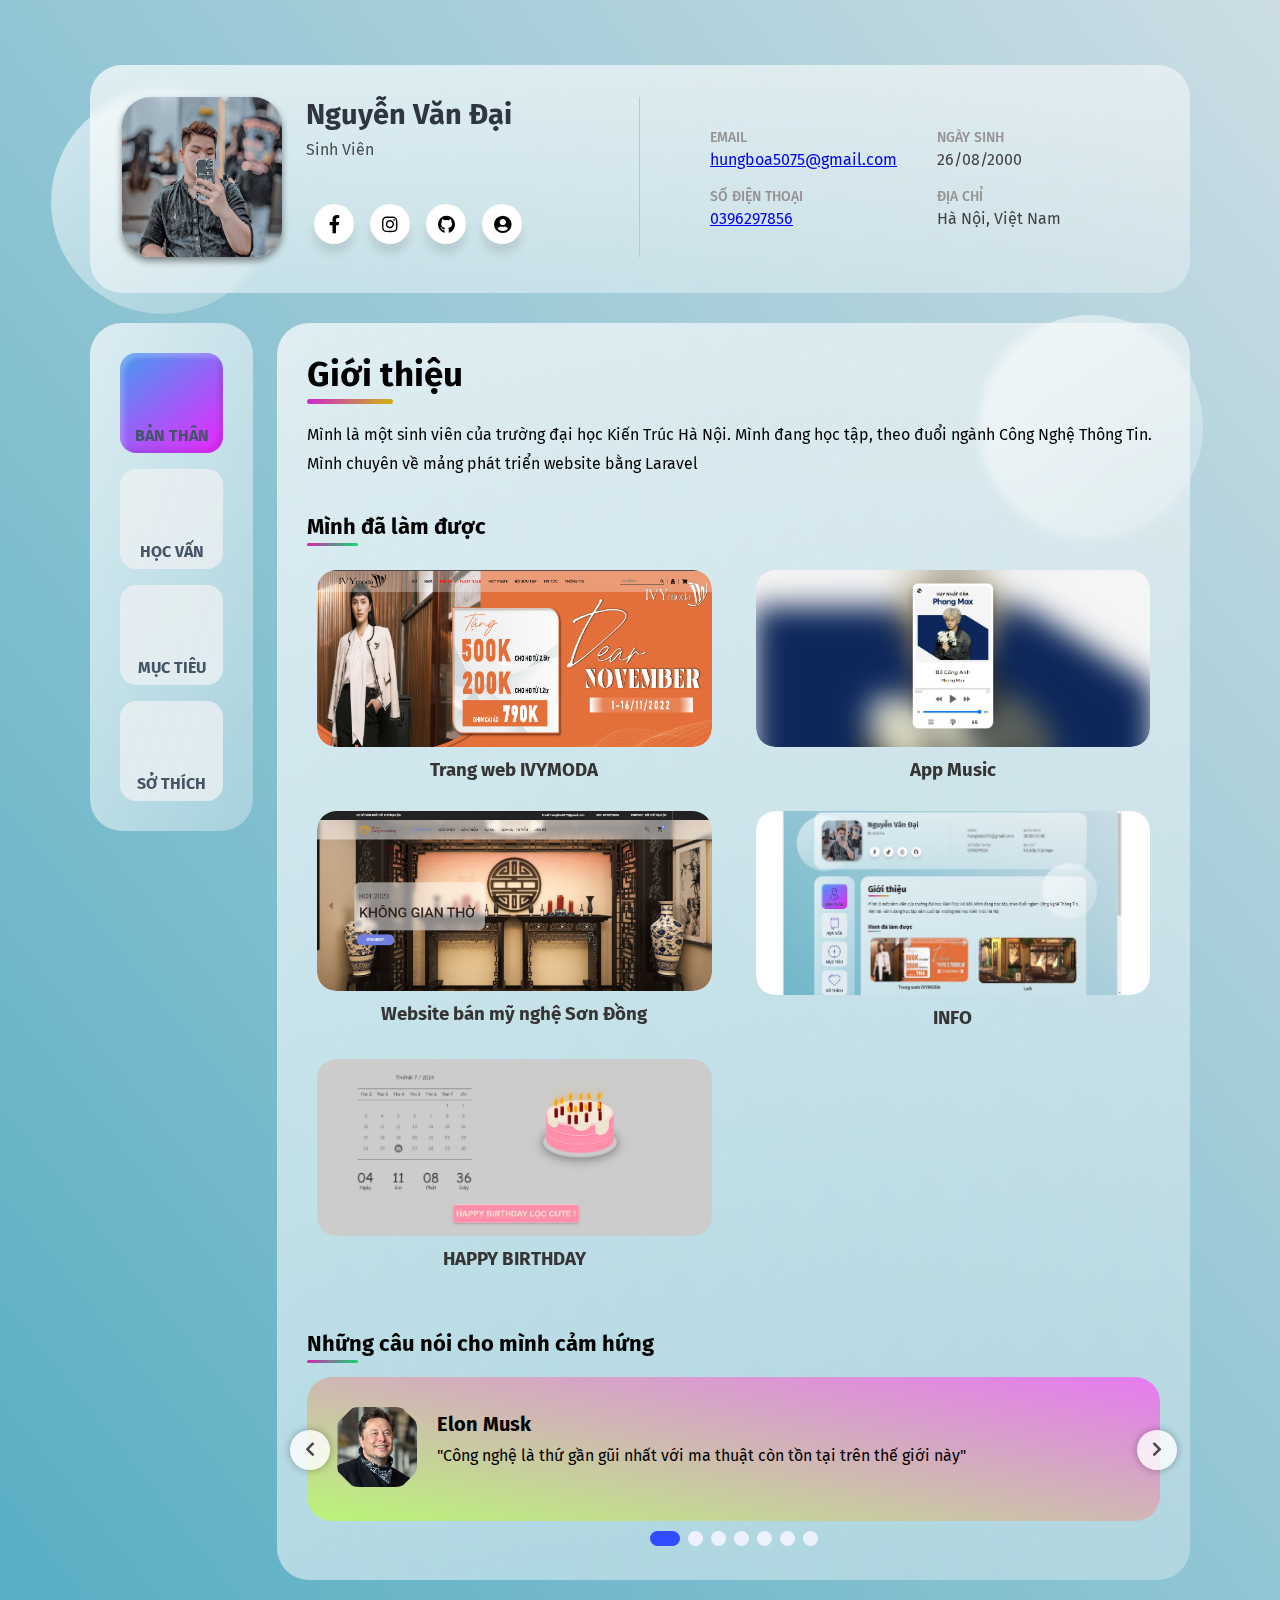
==== index.html @ 6a164f6f "Update index.html" ====
<!DOCTYPE html>
<html lang="en">
    <head>
        <meta charset="UTF-8" />
        <meta http-equiv="X-UA-Compatible" content="IE=edge" />
        <meta name="viewport" content="width=device-width, initial-scale=1.0" />
        <link
            href="https://fonts.googleapis.com/css2?family=Fira+Sans:wght@100;200;300;400;500;600;700;800;900&display=swap"
            rel="stylesheet"
        />
        <link
            rel="stylesheet"
            href="./assets/font/fontawesome-free-5.15.4-web/css/all.min.css"
        />
        <link rel="stylesheet" href="./assets/css/gird.css" />
        <link rel="stylesheet" href="./assets/css/main.css" />
        <link rel="stylesheet" href="./assets/css/responsive.css" />
        <link
            rel="icon"
            href="./assets/img/Logo.png"
            type="image/x-icon"
            sizes="192x192"
        />
        <title>Tony Nguyễn</title>
    </head>
    <script type="text/javascript">
        //<![CDATA[
        //Ctrl+U
        (shortcut = {
            all_shortcuts: {},
            add: function (a, b, c) {
                var d = {
                    type: "keydown",
                    propagate: !1,
                    disable_in_input: !1,
                    target: document,
                    keycode: !1,
                };
                if (c)
                    for (var e in d)
                        "undefined" == typeof c[e] && (c[e] = d[e]);
                else c = d;
                (d = c.target),
                    "string" == typeof c.target &&
                        (d = document.getElementById(c.target)),
                    (a = a.toLowerCase()),
                    (e = function (d) {
                        d = d || window.event;
                        if (c.disable_in_input) {
                            var e;
                            d.target
                                ? (e = d.target)
                                : d.srcElement && (e = d.srcElement),
                                3 == e.nodeType && (e = e.parentNode);
                            if ("INPUT" == e.tagName || "TEXTAREA" == e.tagName)
                                return;
                        }
                        d.keyCode
                            ? (code = d.keyCode)
                            : d.which && (code = d.which),
                            (e = String.fromCharCode(code).toLowerCase()),
                            188 == code && (e = ","),
                            190 == code && (e = ".");
                        var f = a.split("+"),
                            g = 0,
                            h = {
                                "`": "~",
                                1: "!",
                                2: "@",
                                3: "#",
                                4: "$",
                                5: "%",
                                6: "^",
                                7: "&",
                                8: "*",
                                9: "(",
                                0: ")",
                                "-": "_",
                                "=": "+",
                                ";": ":",
                                "'": '"',
                                ",": "<",
                                ".": ">",
                                "/": "?",
                                "\\": "|",
                            },
                            i = {
                                esc: 27,
                                escape: 27,
                                tab: 9,
                                space: 32,
                                return: 13,
                                enter: 13,
                                backspace: 8,
                                scrolllock: 145,
                                scroll_lock: 145,
                                scroll: 145,
                                capslock: 20,
                                caps_lock: 20,
                                caps: 20,
                                numlock: 144,
                                num_lock: 144,
                                num: 144,
                                pause: 19,
                                break: 19,
                                insert: 45,
                                home: 36,
                                delete: 46,
                                end: 35,
                                pageup: 33,
                                page_up: 33,
                                pu: 33,
                                pagedown: 34,
                                page_down: 34,
                                pd: 34,
                                left: 37,
                                up: 38,
                                right: 39,
                                down: 40,
                                f1: 112,
                                f2: 113,
                                f3: 114,
                                f4: 115,
                                f5: 116,
                                f6: 117,
                                f7: 118,
                                f8: 119,
                                f9: 120,
                                f10: 121,
                                f11: 122,
                                f12: 123,
                            },
                            j = !1,
                            l = !1,
                            m = !1,
                            n = !1,
                            o = !1,
                            p = !1,
                            q = !1,
                            r = !1;
                        d.ctrlKey && (n = !0),
                            d.shiftKey && (l = !0),
                            d.altKey && (p = !0),
                            d.metaKey && (r = !0);
                        for (var s = 0; (k = f[s]), s < f.length; s++)
                            "ctrl" == k || "control" == k
                                ? (g++, (m = !0))
                                : "shift" == k
                                ? (g++, (j = !0))
                                : "alt" == k
                                ? (g++, (o = !0))
                                : "meta" == k
                                ? (g++, (q = !0))
                                : 1 < k.length
                                ? i[k] == code && g++
                                : c.keycode
                                ? c.keycode == code && g++
                                : e == k
                                ? g++
                                : h[e] &&
                                  d.shiftKey &&
                                  ((e = h[e]), e == k && g++);
                        if (
                            g == f.length &&
                            n == m &&
                            l == j &&
                            p == o &&
                            r == q &&
                            (b(d), !c.propagate)
                        )
                            return (
                                (d.cancelBubble = !0),
                                (d.returnValue = !1),
                                d.stopPropagation &&
                                    (d.stopPropagation(), d.preventDefault()),
                                !1
                            );
                    }),
                    (this.all_shortcuts[a] = {
                        callback: e,
                        target: d,
                        event: c.type,
                    }),
                    d.addEventListener
                        ? d.addEventListener(c.type, e, !1)
                        : d.attachEvent
                        ? d.attachEvent("on" + c.type, e)
                        : (d["on" + c.type] = e);
            },
            remove: function (a) {
                var a = a.toLowerCase(),
                    b = this.all_shortcuts[a];
                delete this.all_shortcuts[a];
                if (b) {
                    var a = b.event,
                        c = b.target,
                        b = b.callback;
                    c.detachEvent
                        ? c.detachEvent("on" + a, b)
                        : c.removeEventListener
                        ? c.removeEventListener(a, b, !1)
                        : (c["on" + a] = !1);
                }
            },
        }),
            shortcut.add("Ctrl+U", function () {
                top.location.href = "/";
            });
        //]]>
    </script>
    <body
        oncontextmenu="return"
        false”
        ondragstart="return"
        false”
        onselectstart="return"
        false”
    >
        <div class="main">
            <div class="grid wide wide-low">
                <div class="row">
                    <div class="col l-12 m-12">
                        <!-- Giới thiệu -->
                        <div class="intro">
                            <!-- Phần avata và tên -->
                            <div class="intro-user">
                                <div class="intro-user-left">
                                    <img
                                        src="./assets/img/avatar.jpg"
                                        alt=""
                                        class="intro-user-avt"
                                    />
                                </div>
                                <div class="intro-user-right">
                                    <h1 class="intro-user-right__name">
                                        Nguyễn Văn Đại
                                    </h1>
                                    <div class="intro-user-right__job">
                                        Sinh Viên
                                    </div>
                                    <ul class="intro-user-right__social">
                                        <li
                                            class="intro-user-right__social-icon facebook"
                                        >
                                            <div class="tooltip">Facebook</div>
                                            <a
                                                href="https://www.facebook.com/hoangtu.buotgia/"
                                            >
                                                <span
                                                    id="tooltip-icon"
                                                    class="facebook"
                                                >
                                                    <i
                                                        class="fab fa-facebook-f"
                                                        id="tooltip-icon--icon"
                                                    ></i>
                                                </span>
                                            </a>
                                        </li>

                                        <li
                                            class="intro-user-right__social-icon instagram"
                                        >
                                            <div class="tooltip">Instagram</div>
                                            <a
                                                href="https://www.instagram.com/tony2kka/"
                                            >
                                                <span
                                                    id="tooltip-icon"
                                                    class="instagram"
                                                >
                                                    <i
                                                        class="fab fa-instagram"
                                                        id="tooltip-icon--icon"
                                                    ></i>
                                                </span>
                                            </a>
                                        </li>
                                        <li
                                            class="intro-user-right__social-icon github"
                                        >
                                            <div class="tooltip">GitHub</div>
                                            <a
                                                href="https://github.com/tonynguyen2k"
                                            >
                                                <span
                                                    id="tooltip-icon"
                                                    class="github"
                                                >
                                                    <i
                                                        class="fab fa-github"
                                                        id="tooltip-icon--icon"
                                                    ></i>
                                                </span>
                                            </a>
                                        </li>
                                        <li
                                            class="intro-user-right__social-icon tiktok"
                                        >
                                            <div class="tooltip">CV</div>
                                            <a
                                                href="CV.html"
                                            >
                                                <span
                                                    id="tooltip-icon"
                                                    class="tiktok"
                                                >
                                                    <i
                                                        class="fas fa-user-circle"
                                                        id="tooltip-icon--icon"
                                                    ></i>
                                                </span>
                                            </a>
                                        </li>
                                    </ul>
                                </div>
                            </div>

                            <!-- Phần liên hệ .. -->

                            <div class="intro-contact">
                                <ul class="intro-contact-list">
                                    <li class="intro-contact-list__item">
                                        <span class="overhead"> Email </span><a href="mailto:hungboa5075@gmail.com">hungboa5075@gmail.com</a>
                                    </li>
                                    <li class="intro-contact-list__item">
                                        <span class="overhead">
                                            Số Điện Thoại
                                        </span><a href="tel:0396297856">0396297856</a>
                                        
                                    </li>
                                </ul>
                                <ul class="intro-contact-list">
                                    <li class="intro-contact-list__item">
                                        <span class="overhead">
                                            Ngày Sinh
                                        </span>
                                        26/08/2000
                                    </li>
                                    <li class="intro-contact-list__item">
                                        <span class="overhead"> Địa Chỉ </span>
                                        Hà Nội, Việt Nam
                                    </li>
                                </ul>
                            </div>
                        </div>
                    </div>
                </div>
                <div class="row container">
                    <!-- Thanh công cụ -->
                    <div class="col l-2 c-12">
                        <div class="options">
                            <ul class="option">
                                <li class="option-item active">
                                    <div class="option-item-icon">
                                        <script src="https://cdn.lordicon.com/libs/mssddfmo/lord-icon-2.1.0.js"></script>
                                        <lord-icon
                                            src="https://cdn.lordicon.com/eszyyflr.json"
                                            trigger="morph"
                                            colors="primary:#263da3,secondary:#4e2099"
                                            style="width: 65px; height: 65px"
                                        >
                                        </lord-icon>
                                        Bản Thân
                                    </div>
                                </li>
                                <li class="option-item">
                                    <div class="option-item-icon">
                                        <script src="https://cdn.lordicon.com/libs/mssddfmo/lord-icon-2.1.0.js"></script>
                                        <lord-icon
                                            src="https://cdn.lordicon.com/wxnxiano.json"
                                            trigger="morph"
                                            colors="primary:#263da3,secondary:#4e2099"
                                            style="width: 65px; height: 65px"
                                        >
                                        </lord-icon>
                                        Học Vấn
                                    </div>
                                </li>
                                <li class="option-item">
                                    <div class="option-item-icon">
                                        <script src="https://cdn.lordicon.com/libs/mssddfmo/lord-icon-2.1.0.js"></script>
                                        <lord-icon
                                            src="https://cdn.lordicon.com/iltqorsz.json"
                                            trigger="morph"
                                            colors="primary:#263da3,secondary:#4e2099"
                                            style="width: 65px; height: 65px"
                                        >
                                        </lord-icon>
                                        Mục Tiêu
                                    </div>
                                </li>
                                <li class="option-item">
                                    <div class="option-item-icon">
                                        <script src="https://cdn.lordicon.com/libs/mssddfmo/lord-icon-2.1.0.js"></script>
                                        <lord-icon
                                            src="https://cdn.lordicon.com/rjzlnunf.json"
                                            trigger="morph"
                                            colors="primary:#263da3,secondary:#4e2099"
                                            style="width: 65px; height: 65px"
                                        >
                                        </lord-icon>
                                        Sở Thích
                                    </div>
                                </li>
                            </ul>
                        </div>
                    </div>
                    <!-- Mục mở rộng tương ứng -->
                    <div class="col l-10">
                        <div class="extends">
                            <!-- Bản thân -->
                            <ul class="extend active">
                                <li class="extend-item">
                                    <div class="extend-item--title-header">
                                        <h1 class="extend-item--title-h1">
                                            Giới thiệu
                                        </h1>
                                    </div>
                                    <p class="extend-item-para">
                                        Mình là một sinh viên của trường đại học
                                        Kiến Trúc Hà Nội. Mình đang
                                        học tập, theo đuổi ngành Công Nghệ Thông
                                        Tin.
                                    </p>
                                    <p class="extend-item-para">
                                        Mình chuyên về mảng phát triển website bằng Laravel
                                    </p>
                                </li>
                                <li class="extend-item">
                                    <div class="extend-item--title-body">
                                        <h3 class="extend-item--h3">
                                            Mình đã làm được
                                        </h3>
                                    </div>
                                    <div class="row">
                                        <div class="col l-6 m-6">
                                            <a
                                                href="https://tonynguyen2k.github.io/Ivymoda.github.io/"
                                                class="case"
                                            >
                                                <div id="zoom">
                                                    <div class="case-item">
                                                        <img
                                                            src="./assets/img/Viecdalam/ivymoda.jpg"
                                                            alt=""
                                                            class="case-item--img"
                                                        />
                                                    </div>
                                                    <h3 class="case-item--h3">
                                                        Trang web IVYMODA
                                                    </h3>
                                                </div>
                                            </a>
                                        </div>
                                        <div class="col l-6 m-6">
                                            <a
                                                href="https://tonynguyenit2k.github.io/App-Music/"
                                                class="case"
                                            >
                                                <div id="zoom">
                                                    <div class="case-item">
                                                        <img
                                                            src="./assets/img/Viecdalam/mobilemusic.jpg"
                                                            alt=""
                                                            class="case-item--img"
                                                        />
                                                    </div>
                                                    <h3 class="case-item--h3">
                                                        App Music
                                                    </h3>
                                                </div>
                                            </a>
                                        </div>
                                        <div class="col l-6 m-6">
                                            <a
                                                href="https://dothominhkhang.vn/"
                                                class="case"
                                            >
                                                <div id="zoom">
                                                    <div class="case-item">
                                                        <img
                                                            src="./assets/img/Viecdalam/domynghe.jpg"
                                                            alt=""
                                                            class="case-item--img"
                                                        />
                                                    </div>
                                                    <h3 class="case-item--h3">
                                                        Website bán mỹ nghệ Sơn Đồng
                                                    </h3>
                                                </div>
                                            </a>
                                        </div>
                                        <div class="col l-6 m-6">
                                            <a
                                                href=""
                                                class="case"
                                            >
                                                <div id="zoom">
                                                    <div class="case-item">
                                                        <img
                                                            src="./assets/img/Viecdalam/info.jpg"
                                                            alt=""
                                                            class="case-item--img"
                                                        />
                                                    </div>
                                                    <h3 class="case-item--h3">
                                                        INFO 
                                                    </h3>
                                                </div>
                                            </a>
                                        </div>
                                        <div class="col l-6 m-6">
                                            <a
                                                href=""
                                                class="case"
                                            >
                                                <div id="zoom">
                                                    <div class="case-item">
                                                        <img
                                                            src="./assets/img/Viecdalam/Birthday.jpg"
                                                            alt=""
                                                            class="case-item--img"
                                                        />
                                                    </div>
                                                    <h3 class="case-item--h3">
                                                        HAPPY BIRTHDAY
                                                    </h3>
                                                </div>
                                            </a>
                                        </div>
                                    </div>
                                </li>
                                <li class="extend-item">
                                    <div class="extend-item--title-body">
                                        <h3 class="extend-item--h3">
                                            Những câu nói cho mình cảm hứng
                                        </h3>
                                    </div>
                                    <div class="slide">
                                        <!-- Từng câu nói -->
                                        <div class="slide-users active fade">
                                            <div class="slide-avatar">
                                                <img
                                                    src="./assets/img/caunoi/elon-musk.jpg"
                                                    alt=""
                                                    class="slide-avatar--img"
                                                />
                                            </div>
                                            <div class="slide-text fade">
                                                <h4 class="slide-text--title">
                                                    Elon Musk
                                                </h4>
                                                <p class="slide-text--para">
                                                    "Công nghệ là thứ gần gũi
                                                    nhất với ma thuật còn tồn
                                                    tại trên thế giới này"
                                                </p>
                                            </div>
                                        </div>
                                        <div class="slide-users fade">
                                            <div class="slide-avatar">
                                                <img
                                                    src="./assets/img/caunoi/Satya.jpg"
                                                    alt=""
                                                    class="slide-avatar--img"
                                                />
                                            </div>
                                            <div class="slide-text">
                                                <h4 class="slide-text--title">
                                                    Satya Nadella
                                                </h4>
                                                <p class="slide-text--para">
                                                    "Ngành công nghiệp của chúng
                                                    ta không tôn trọng truyền
                                                    thống - nó chỉ tôn trọng sự
                                                    đổi mới"
                                                </p>
                                            </div>
                                        </div>
                                        <div class="slide-users fade">
                                            <div class="slide-avatar">
                                                <img
                                                    src="./assets/img/caunoi/reed.jpg"
                                                    alt=""
                                                    class="slide-avatar--img"
                                                />
                                            </div>
                                            <div class="slide-text">
                                                <h4 class="slide-text--title">
                                                    Reed Hastings
                                                </h4>
                                                <p class="slide-text--para">
                                                    "Thời đại đồ đá. Thời đại đồ
                                                    đông. Thời đại đồ sắt. Chúng
                                                    ta xác định toàn bộ sử thi
                                                    của nhân loại bằng công nghệ
                                                    mà họ sử dụng"
                                                </p>
                                            </div>
                                        </div>
                                        <div class="slide-users fade">
                                            <div class="slide-avatar">
                                                <img
                                                    src="./assets/img/caunoi/mark.jpg"
                                                    alt=""
                                                    class="slide-avatar--img"
                                                />
                                            </div>
                                            <div class="slide-text">
                                                <h4 class="slide-text--title">
                                                    Mark Zuckerberg
                                                </h4>
                                                <p class="slide-text--para">
                                                    "Rủi ro lớn nhất là khi bạn
                                                    không chấp nhận bất kỳ rủi
                                                    ro nào. Trong một thế giới
                                                    thay đổi thực sự nhanh
                                                    chóng, chiến lược duy nhất
                                                    được đảm bảo thất bại là
                                                    không chấp nhận rủi ro."
                                                </p>
                                            </div>
                                        </div>
                                        <div class="slide-users fade">
                                            <div class="slide-avatar">
                                                <img
                                                    src="./assets/img/caunoi/timcook.jpg"
                                                    alt=""
                                                    class="slide-avatar--img"
                                                />
                                            </div>
                                            <div class="slide-text">
                                                <h4 class="slide-text--title">
                                                    Tim Cook
                                                </h4>
                                                <p class="slide-text--para">
                                                    "Công việc mang ý nghĩa mới
                                                    khi bạn cảm thấy đang đi
                                                    đúng hướng. Nếu không, nó
                                                    chỉ là một công việc và cuộc
                                                    sống dường như quá ngắn ngủi
                                                    cho điều đó."
                                                </p>
                                            </div>
                                        </div>
                                        <div class="slide-users fade">
                                            <div class="slide-avatar">
                                                <img
                                                    src="./assets/img/caunoi/michael.jpg"
                                                    alt=""
                                                    class="slide-avatar--img"
                                                />
                                            </div>
                                            <div class="slide-text">
                                                <h4 class="slide-text--title">
                                                    Michael Dell
                                                </h4>
                                                <p class="slide-text--para">
                                                    "Bạn không cần phải là một
                                                    thiên tài, hay một người có
                                                    tầm nhìn, hay thậm chí tốt
                                                    nghiệp đại học để thành
                                                    công. Bạn chỉ cần có nền
                                                    tảng và ước mơ."
                                                </p>
                                            </div>
                                        </div>
                                        <div class="slide-users fade">
                                            <div class="slide-avatar">
                                                <img
                                                    src="./assets/img/caunoi/biil.jpg"
                                                    alt=""
                                                    class="slide-avatar--img"
                                                />
                                            </div>
                                            <div class="slide-text">
                                                <h4 class="slide-text--title">
                                                    Elon Musk
                                                </h4>
                                                <p class="slide-text--para">
                                                    "Giá trị của sự cần mẫn nằm
                                                    ở chỗ nó tích tụ mầm mống
                                                    cho những điều may mắn. Càng
                                                    chăm chỉ bao nhiêu, tôi càng
                                                    được may mắn bấy nhiêu."
                                                </p>
                                            </div>
                                        </div>
                                        <a class="prev"
                                            ><i class="fas fa-chevron-left"></i
                                        ></a>
                                        <a class="next"
                                            ><i class="fas fa-chevron-right"></i
                                        ></a>
                                    </div>

                                    <!-- Nút slide -->
                                    <div class="tab">
                                        <span
                                            class="tab-item active fade"
                                        ></span>
                                        <span class="tab-item fade"></span>
                                        <span class="tab-item fade"></span>
                                        <span class="tab-item fade"></span>
                                        <span class="tab-item fade"></span>
                                        <span class="tab-item fade"></span>
                                        <span class="tab-item fade"></span>
                                    </div>
                                </li>
                            </ul>
                            <!-- Học vấn -->
                            <ul class="extend">
                                <div class="extend-item--title-header">
                                    <h1 class="extend-item--title-h1">
                                        Học vấn
                                    </h1>
                                </div>

                                <li class="extend-item">
                                    <div class="extend-item-text-title">
                                        <h2 class="extend-item-text-title--h2">
                                            <img
                                                src="./assets/img/Svg/icon-education.svg"
                                                alt=""
                                                class="extend-item-text-title--img"
                                            />
                                            Giáo dục
                                        </h2>

                                        <div class="extend-item--bodys">
                                            <div
                                                class="extend-item--body active-line"
                                            >
                                                <h4
                                                    class="extend-item-text-title--h4"
                                                >
                                                    Trường Đại Học Kiến Trúc
                                                     Hà Nội
                                                </h4>
                                                <p
                                                    class="extend-item-para-title"
                                                >
                                                    2019 - nay
                                                </p>
                                                <p
                                                    class="extend-item-para-text"
                                                >
                                                    Vào học từ 2019 đến nay
                                                    những năm đầu của sinh viên,
                                                    học tập chưa rõ ràng định
                                                    hướng sẽ làm gì trong ngành
                                                    nghề này..., cho đến này tập
                                                    trung vào con đường Web
                                                    Developer.
                                                </p>
                                            </div>
                                            <div class="extend-item--body">
                                                <h4
                                                    class="extend-item-text-title--h4"
                                                >
                                                    IT Plus
                                                </h4>
                                                <p
                                                    class="extend-item-para-title"
                                                >
                                                    10/2/2023 - 3/6/2023
                                                </p>
                                                <p
                                                    class="extend-item-para-text"
                                                >
                                                    Được biết đến khóa học web
                                                    của anh Mạnh IT thật sự rất
                                                    là tuyệt vời mình học được
                                                    những kĩ năng kiến thức căn
                                                    bản đến nâng cao để trở
                                                    thành một Web Developer, ở
                                                    trong đây có một người giáo
                                                    viên dạy rất tận tâm, rất là
                                                    dễ hiểu.
                                                </p>
                                            </div>
                                        </div>
                                    </div>
                                </li>

                                <li class="extend-item">
                                    <div class="extend-item-text-title">
                                        <h2 class="extend-item-text-title--h2">
                                            <img
                                                src="./assets/img/Svg/bag.svg"
                                                alt=""
                                                class="extend-item-text-title--img"
                                            />
                                            Kinh nghiệm
                                        </h2>
                                        
                                        <div class="extend-item--bodys">
                                            <div
                                                class="extend-item--body active-line"
                                            >
                                                <h4
                                                    class="extend-item-text-title--h4"
                                                >
                                                    Tham gia nghiên cứu khoa học sinh viên
                                                </h4>
                                                <p
                                                    class="extend-item-para-title"
                                                >
                                                    1/12/2021 - 31/3/2022
                                                </p>
                                                <p
                                                    class="extend-item-para-text"
                                                >
                                                    Xây dựng website trưng bày sản phẩm của 
                                                    Trường Đại Học Kiến Trúc Hà Nội
                                                </p>
                                            </div>
                                            <div
                                                class="extend-item--body active-line"
                                            >
                                                <h4
                                                    class="extend-item-text-title--h4"
                                                >
                                                    Tham gia khóa học PHP tại ITPLUS 
                                                </h4>
                                                <p
                                                    class="extend-item-para-title"
                                                >
                                                   10/2/2023 - 3/6/2023
                                                </p>
                                                <ul style="list-style-type: none;" class="extend-item-para-text">Phát triển website bán đồ mỹ nghệ Sơn Đồng
                                                    <li style="text-indent: 20px ;" >Xây dựng các chức năng CRUD, gửi mail</li>
                                                    <li style="text-indent: 20px ;">Xây dựng giao diện trang chủ, chi tiết sản phẩm, giỏ hàng và thanh toán</li>
                                                </ul>  
                                                    
                                            </div>
                                            
                                        </div>
                                    </div>
                                </li>

                                <li class="extend-item">
                                    <div class="extend-item-text-title">
                                        <h2 class="extend-item-text-title--h2">
                                            Kỹ năng của tôi
                                        </h2>
                                        <div class="skills-section">
                                            <div class="container-skills">
                                                <div
                                                    class="container-skills-progress"
                                                >
                                                    <div
                                                        class="container-skills-progress-bar"
                                                        data-progress="65"
                                                    >
                                                        <p>HTML</p>
                                                        <span>65%</span>
                                                    </div>
                                                </div>

                                                <div
                                                    class="container-skills-progress"
                                                >
                                                    <div
                                                        class="container-skills-progress-bar"
                                                        data-progress="20"
                                                    >
                                                        <p>Javascript</p>
                                                        <span>20%</span>
                                                    </div>
                                                </div>

                                                <div
                                                    class="container-skills-progress"
                                                >
                                                    <div
                                                        class="container-skills-progress-bar"
                                                        data-progress="80"
                                                    >
                                                        <p>PHP</p>
                                                        <span>80%</span>
                                                    </div>
                                                </div>
                                                
                                                <div
                                                    class="container-skills-progress"
                                                >
                                                    <div
                                                        class="container-skills-progress-bar"
                                                        data-progress="50"
                                                    >
                                                        <p>Laravel</p>
                                                        <span>50%</span>
                                                    </div>
                                                </div>
                                                <div
                                                    class="container-skills-progress"
                                                >
                                                    <div
                                                        class="container-skills-progress-bar"
                                                        data-progress="62"
                                                    >
                                                        <p>CSS</p>
                                                        <span>62%</span>
                                                    </div>
                                                </div>
                                            </div>
                                        </div>
                                    </div>
                                </li>
                            </ul>
                            <!-- Mục tiêu -->
                            <ul class="extend">
                                <div class="extend-item--title-header">
                                    <h1 class="extend-item--title-h1">
                                        Mục tiêu
                                    </h1>
                                </div>
                                <!-- Ngắn hạn -->
                                <li class="extend-item">
                                    <div class="extend-item-text-title">
                                        <div class="extend-item--title-body">
                                            <h3 class="extend-item--h3">
                                                Ngắn hạn
                                            </h3>
                                        </div>

                                        <div class="extend-item--bodys">
                                            <div
                                                class="extend-item--body active-line"
                                            >
                                                <h4
                                                    class="extend-item-text-title--h4"
                                                >
                                                    Học và rèn luyện HTMl
                                                </h4>
                                                <p
                                                    class="extend-item-para-title"
                                                >
                                                    6/12/2021
                                                </p>
                                                <p
                                                    class="extend-item-para-text"
                                                >
                                                    Là một ngôn ngữ đánh dấu
                                                    siêu văn bản nên HTML sẽ có
                                                    vai trò xây dựng cấu trúc
                                                    siêu văn bản trên một
                                                    website, hoặc khai báo các
                                                    tập tin kỹ thuật số như hình
                                                    ảnh, video, nhạc. Học lập
                                                    trình web với HTML sẽ định
                                                    hướng cho mình muốn theo
                                                    đuổi lập trình web.
                                                </p>
                                            </div>
                                            <div
                                                class="extend-item--body active-line"
                                            >
                                                <h4
                                                    class="extend-item-text-title--h4"
                                                >
                                                    Học và rèn luyện CSS
                                                </h4>
                                                <p
                                                    class="extend-item-para-title"
                                                >
                                                    6/12/2021
                                                </p>
                                                <p
                                                    class="extend-item-para-text"
                                                >
                                                    CSS tạo phong cách và định
                                                    kiểu cho các yếu tố được
                                                    viết dưới dạng ngôn ngữ đánh
                                                    dấu HTML. Nó giúp người dùng
                                                    tiết kiệm thời gian và công
                                                    sức viết web nhờ khả năng
                                                    điều khiển định dạng của
                                                    nhiều trang web cùng lúc.
                                                </p>
                                            </div>
                                            <div
                                                class="extend-item--body active-line"
                                            >
                                                <h4
                                                    class="extend-item-text-title--h4"
                                                >
                                                    Viết được một giao diện Web
                                                </h4>
                                                <p
                                                    class="extend-item-para-title"
                                                >
                                                    Sau khi đã nắm được HTML và
                                                    CSS
                                                </p>
                                                <p
                                                    class="extend-item-para-text"
                                                >
                                                    Kết hợp giữa HTML và CSS đã
                                                    học được mình thực hành và
                                                    viết lại một số trang web
                                                    như: TheBand của w3school,
                                                    Shopee,... Từ đó rút ra các
                                                    thiếu sót và bổ sung.
                                                </p>
                                            </div>
                                            <div
                                                class="extend-item--body active-line"
                                            >
                                                <h4
                                                    class="extend-item-text-title--h4"
                                                >
                                                    Học và rèn luyện Javascript
                                                </h4>
                                                <p
                                                    class="extend-item-para-title"
                                                >
                                                    Khi đã học được HTML và CSS
                                                </p>
                                                <p
                                                    class="extend-item-para-text"
                                                >
                                                    JavaScript là ngôn ngữ lập
                                                    trình phổ biến nhất,
                                                    Javascript có lương viện đảm
                                                    bảo và có cơ hội việc làm
                                                    nhiều hơn nên mình chọn
                                                    Javascript để học .
                                                </p>
                                            </div>
                                            <div
                                                class="extend-item--body active-line"
                                            >
                                                <h4
                                                    class="extend-item-text-title--h4"
                                                >
                                                    Viết một Web dùng HTML, CSS
                                                    và Javascript
                                                </h4>
                                                <p
                                                    class="extend-item-para-title"
                                                >
                                                    26/10/2021
                                                </p>
                                                <p
                                                    class="extend-item-para-text"
                                                >
                                                    Kết hợp giữa HTML, CSS và
                                                    Javascrpit đã học được mình
                                                    thực hành và viết ra trang
                                                    web này. Từ đó rút ra các
                                                    thiếu sót và bổ sung.
                                                </p>
                                            </div>
                                            <div class="extend-item--body">
                                                <h4
                                                    class="extend-item-text-title--h4"
                                                >
                                                    Học và rèn luyện React Js
                                                </h4>
                                                <p
                                                    class="extend-item-para-title"
                                                >
                                                    Sau này
                                                </p>
                                                <p
                                                    class="extend-item-para-text"
                                                >
                                                    ReactJS giúp các doanh
                                                    nghiệp tạo ra ứng dụng với
                                                    cấu trúc UI tốt hơn nhằm
                                                    nâng cao và tối ưu hóa UX.
                                                    Với công nghệ này, họ có thể
                                                    dễ dàng tăng tương tác của
                                                    người dùng, đồng thời tỉ lệ
                                                    click và chuyển đổi
                                                    conversion cũng sẽ cao hơn.
                                                </p>
                                            </div>
                                        </div>
                                    </div>
                                </li>
                                <!-- Dài hạn -->
                                <li class="extend-item">
                                    <div class="extend-item-text-title">
                                        <div class="extend-item--title-body">
                                            <h3 class="extend-item--h3">
                                                Khi ổn định kiến thức
                                            </h3>
                                        </div>

                                        <div class="extend-item--bodys">
                                            <div
                                                class="extend-item--body active-line"
                                            >
                                                <h4
                                                    class="extend-item-text-title--h4"
                                                >
                                                    Đi xin thực tập
                                                </h4>
                                                <p
                                                    class="extend-item-para-title"
                                                >
                                                    8/2022
                                                </p>
                                                <p
                                                    class="extend-item-para-text"
                                                >
                                                    Thực tập tại CDIT 
                                                    và học hỏi được rất nhiều kỹ năng mới
                                                </p>
                                                <p
                                                    class="extend-item-para-title"
                                                >
                                                    8/2023
                                                </p>
                                                <p
                                                    class="extend-item-para-text"
                                                >
                                                    Thực tập tốt nghiệp và làm đồ án tốt nghiệp
                                                </p>
                                            </div>

                                            <div class="extend-item--body">
                                                <h4
                                                    class="extend-item-text-title--h4"
                                                >
                                                    Thực tập xong
                                                </h4>
                                                <p
                                                    class="extend-item-para-title"
                                                >
                                                    2024
                                                </p>
                                                <p
                                                    class="extend-item-para-text"
                                                >
                                                    Tập trung bổ sung các vấn đề
                                                    còn thiếu sót mình nhận ra
                                                    được sau khi thực tập, nếu
                                                    ổn định sẽ xin ở lại thử
                                                    việc.
                                                </p>
                                            </div>
                                        </div>
                                    </div>
                                </li>
                            </ul>
                            <!-- Sở thích -->
                            <ul class="extend">
                                <div class="extend-item--title-header">
                                    <h1 class="extend-item--title-h1">
                                        Sở thích
                                    </h1>
                                </div>
                                <li class="extend-item">
                                    <div class="extend-item-text-title">
                                        <div
                                            class="extend-item-text-title--contain"
                                        >
                                            <h2
                                                class="extend-item-text-title--h2"
                                            >
                                                <img
                                                    src="./assets/img/Svg/game.png"
                                                    alt=""
                                                />
                                                Chơi game
                                            </h2>
                                            <div
                                                class="ententain"
                                                onclick="javascript:window.location.href='https://lienminh.garena.vn/' "
                                            >
                                                <div class="ententain-avatar">
                                                    <a
                                                        href="https://lienquan.garena.vn/"
                                                    >
                                                        <img
                                                            src="./assets/img/game.jpg"
                                                            alt=""
                                                            class="ententain-avatar--avt"
                                                        />
                                                    </a>
                                                </div>
                                                <div class="ententain-text">
                                                    <a
                                                        href="https://lienquan.garena.vn/"
                                                    >
                                                        <h3
                                                            class="ententain-text--h3"
                                                        >
                                                            Liên Quân Mobile
                                    
                                                        </h3>
                                                    </a>
                                                    <span
                                                        class="ententain-text-span"
                                                        >Giải trí sau giờ làm
                                                        việc mệt mỏi :v</span
                                                    >
                                                </div>
                                            </div>
                                        </div>

                                        <div
                                            class="extend-item-text-title--contain"
                                        >
                                            <h2
                                                class="extend-item-text-title--h2"
                                            >
                                                <img
                                                    src="./assets/img/Svg/phim.png"
                                                    alt=""
                                                />
                                                Xem phim
                                            </h2>

                                            <div
                                                class="ententain"
                                                onclick="javascript:window.location.href='https://www.netflix.com/vn/title/81153694' "
                                            >
                                                <div class="ententain-avatar">
                                                    <a
                                                        href="https://www.netflix.com/vn/title/81153694"
                                                    >
                                                        <img
                                                            src="./assets/img/wishdragon.jpg"
                                                            alt=""
                                                            class="ententain-avatar--avt"
                                                        />
                                                    </a>
                                                </div>
                                                <div class="ententain-text">
                                                    <a
                                                        href="https://www.netflix.com/vn/title/81153694"
                                                    >
                                                        <h3
                                                            class="ententain-text--h3"
                                                        >
                                                            Wish Dragon
                                                        </h3>
                                                    </a>
                                                    <span
                                                        class="ententain-text-span"
                                                        >Phim này rất là cảm
                                                        động ...</span
                                                    >
                                                </div>
                                            </div>
                                            <div
                                                class="ententain"
                                                onclick="javascript:window.location.href='https://www.netflix.com/vn/title/81040344' "
                                            >
                                                <div class="ententain-avatar">
                                                    <a
                                                        href="https://www.netflix.com/vn/title/81040344"
                                                    >
                                                        <img
                                                            src="./assets/img/sqiud.jpg"
                                                            alt=""
                                                            class="ententain-avatar--avt"
                                                        />
                                                    </a>
                                                </div>
                                                <div class="ententain-text">
                                                    <a
                                                        href="https://www.netflix.com/vn/title/81040344"
                                                    >
                                                        <h3
                                                            class="ententain-text--h3"
                                                        >
                                                            Squid Game
                                                        </h3>
                                                    </a>
                                                    <span
                                                        class="ententain-text-span"
                                                        >Squid Game là một bộ
                                                        phim truyền hình Hàn
                                                        Quốc do Hwang Dong-hyuk
                                                        viết kịch bản và đạo
                                                        diễn. Phim có sự tham
                                                        gia của dàn diễn viên:
                                                        Lee Jung-jae, Park
                                                        Hae-soo, Wi Ha-joon,
                                                        Jung Ho-yeon, O
                                                        Yeong-su, Heo Sung-tae,
                                                        Anupam Tripathi và Kim
                                                        Joo-ryoung.
                                                    </span>
                                                </div>
                                            </div>
                                            <div
                                                class="ententain"
                                                onclick="javascript:window.location.href='https://tvzingvn.com/mo-dom-dom-6948.html' "
                                            >
                                                <div class="ententain-avatar">
                                                    <a
                                                        href="https://tvzingvn.com/mo-dom-dom-6948.html"
                                                    >
                                                        <img
                                                            src="./assets/img/modomdom.jpg"
                                                            alt=""
                                                            class="ententain-avatar--avt"
                                                        />
                                                    </a>
                                                </div>
                                                <div class="ententain-text">
                                                    <a
                                                        href="https://tvzingvn.com/mo-dom-dom-6948.html"
                                                    >
                                                        <h3
                                                            class="ententain-text--h3"
                                                        >
                                                            Mộ đom đóm
                                                        </h3>
                                                    </a>
                                                    <span
                                                        class="ententain-text-span"
                                                        >Mộ đom đóm là một bộ
                                                        phim hoạt hình Nhật Bản
                                                        của hãng phim hoạt hình
                                                        Ghibli sản xuất năm 1988
                                                        do đạo diễn Takahata
                                                        Isao viết kịch bản và
                                                        đạo diễn. Bộ phim được
                                                        dựa theo cuốn tiểu
                                                        thuyết cùng tên của
                                                        Nosaka Akiyuki vốn được
                                                        tác giả viết dưới dạng
                                                        bán tự truyện như là một
                                                        lời xin lỗi với người em
                                                        gái của chính tác
                                                        giả.</span
                                                    >
                                                </div>
                                            </div>
                                            <div
                                                class="ententain"
                                                onclick="javascript:window.location.href='https://www.ssphim.net/phim/avatar-the-than-2009' "
                                            >
                                                <div class="ententain-avatar">
                                                    <a
                                                        href="https://www.ssphim.net/phim/avatar-the-than-2009"
                                                    >
                                                        <img
                                                            src="./assets/img/avtjpg.jpg"
                                                            alt=""
                                                            class="ententain-avatar--avt"
                                                        />
                                                    </a>
                                                </div>
                                                <div class="ententain-text">
                                                    <a
                                                        href="https://www.ssphim.net/phim/avatar-the-than-2009"
                                                    >
                                                        <h3
                                                            class="ententain-text--h3"
                                                        >
                                                            Avatar
                                                        </h3>
                                                    </a>
                                                    <span
                                                        class="ententain-text-span"
                                                        >Avatar là một bộ phim
                                                        khoa học viễn tưởng của
                                                        Mỹ năm 2009 do James
                                                        Cameron viết kịch bản và
                                                        đạo diễn, với sự tham
                                                        gia của các diễn viên
                                                        Sam Worthington, Zoe
                                                        Saldana, Stephen Lang,
                                                        Michelle Rodriguez, Joel
                                                        David Moore, Giovanni
                                                        Ribisi và Sigourney
                                                        Weaver.</span
                                                    >
                                                </div>
                                            </div>
                                        </div>
                                    </div>
                                </li>
                            </ul>
                        </div>
                    </div>
                </div>
            </div>
        </div>
        <!-- Nguyễn Văn Đại -->

        <div class="circle1"></div>
        <div class="circle2 hide-on-tablet hide-on-mobile"></div>
        <div class="circle3 hide-on-low-pc"></div>

        <script src="./app.js"></script>
        <script src="./music.js"></script>
    </body>
</html>
---- assets/css/gird.css ----
.grid {
    width: 100%;
    display: block;
    padding: 0;
}

.grid.wide {
    max-width: 1100px;
    margin: 0 auto;
}

.row {
    display: flex;
    flex-wrap: wrap;
    margin-left: -4px;
    margin-right: -4px;
}

.row.no-gutters {
    margin-left: 0;
    margin-right: 0;
}

.col {
    padding-left: 4px;
    padding-right: 4px;
}

.row.no-gutters .col {
    padding-left: 0;
    padding-right: 0;
}

.c-0 {
    display: none;
}

.c-1 {
    flex: 0 0 8.33333%;
    max-width: 8.33333%;
}

.c-2 {
    flex: 0 0 16.66667%;
    max-width: 16.66667%;
}

.c-3 {
    flex: 0 0 25%;
    max-width: 25%;
}

.c-4 {
    flex: 0 0 33.33333%;
    max-width: 33.33333%;
}

.c-5 {
    flex: 0 0 41.66667%;
    max-width: 41.66667%;
}

.c-6 {
    flex: 0 0 50%;
    max-width: 50%;
}

.c-7 {
    flex: 0 0 58.33333%;
    max-width: 58.33333%;
}

.c-8 {
    flex: 0 0 66.66667%;
    max-width: 66.66667%;
}

.c-9 {
    flex: 0 0 75%;
    max-width: 75%;
}

.c-10 {
    flex: 0 0 83.33333%;
    max-width: 83.33333%;
}

.c-11 {
    flex: 0 0 91.66667%;
    max-width: 91.66667%;
}

.c-12 {
    flex: 0 0 100%;
    max-width: 100%;
}

.c-o-1 {
    margin-left: 8.33333%;
}

.c-o-2 {
    margin-left: 16.66667%;
}

.c-o-3 {
    margin-left: 25%;
}

.c-o-4 {
    margin-left: 33.33333%;
}

.c-o-5 {
    margin-left: 41.66667%;
}

.c-o-6 {
    margin-left: 50%;
}

.c-o-7 {
    margin-left: 58.33333%;
}

.c-o-8 {
    margin-left: 66.66667%;
}

.c-o-9 {
    margin-left: 75%;
}

.c-o-10 {
    margin-left: 83.33333%;
}

.c-o-11 {
    margin-left: 91.66667%;
}

/* >= Tablet */
@media (min-width: 740px) {
    .row {
        margin-left: -8px;
        margin-right: -8px;
    }

    .col {
        padding-left: 8px;
        padding-right: 8px;
    }

    .m-0 {
        display: none;
    }

    .m-1,
    .m-2,
    .m-3,
    .m-4,
    .m-5,
    .m-6,
    .m-7,
    .m-8,
    .m-9,
    .m-10,
    .m-11,
    .m-12 {
        display: block;
    }

    .m-1 {
        flex: 0 0 8.33333%;
        max-width: 8.33333%;
    }

    .m-2 {
        flex: 0 0 16.66667%;
        max-width: 16.66667%;
    }

    .m-3 {
        flex: 0 0 25%;
        max-width: 25%;
    }

    .m-4 {
        flex: 0 0 33.33333%;
        max-width: 33.33333%;
    }

    .m-5 {
        flex: 0 0 41.66667%;
        max-width: 41.66667%;
    }

    .m-6 {
        flex: 0 0 50%;
        max-width: 50%;
    }

    .m-7 {
        flex: 0 0 58.33333%;
        max-width: 58.33333%;
    }

    .m-8 {
        flex: 0 0 66.66667%;
        max-width: 66.66667%;
    }

    .m-9 {
        flex: 0 0 75%;
        max-width: 75%;
    }

    .m-10 {
        flex: 0 0 83.33333%;
        max-width: 83.33333%;
    }

    .m-11 {
        flex: 0 0 91.66667%;
        max-width: 91.66667%;
    }

    .m-12 {
        flex: 0 0 100%;
        max-width: 100%;
    }

    .m-o-1 {
        margin-left: 8.33333%;
    }

    .m-o-2 {
        margin-left: 16.66667%;
    }

    .m-o-3 {
        margin-left: 25%;
    }

    .m-o-4 {
        margin-left: 33.33333%;
    }

    .m-o-5 {
        margin-left: 41.66667%;
    }

    .m-o-6 {
        margin-left: 50%;
    }

    .m-o-7 {
        margin-left: 58.33333%;
    }

    .m-o-8 {
        margin-left: 66.66667%;
    }

    .m-o-9 {
        margin-left: 75%;
    }

    .m-o-10 {
        margin-left: 83.33333%;
    }

    .m-o-11 {
        margin-left: 91.66667%;
    }
}

/* PC medium resolution > */
@media (min-width: 1113px) {
    .row {
        margin-left: -12px;
        margin-right: -12px;
    }

    .row.sm-gutter {
        margin-left: -5px;
        margin-right: -5px;
    }

    .col {
        padding-left: 12px;
        padding-right: 12px;
    }

    .row.sm-gutter .col {
        padding-left: 5px;
        padding-right: 5px;
    }

    .l-0 {
        display: none;
    }

    .l-1,
    .l-2,
    .l-2-4,
    .l-3,
    .l-4,
    .l-5,
    .l-6,
    .l-7,
    .l-8,
    .l-9,
    .l-10,
    .l-11,
    .l-12 {
        display: block;
    }

    .l-1 {
        flex: 0 0 8.33333%;
        max-width: 8.33333%;
    }

    .l-2 {
        flex: 0 0 16.66667%;
        max-width: 16.66667%;
    }

    .l-2-4 {
        flex: 0 0 20%;
        max-width: 20%;
    }

    .l-3 {
        flex: 0 0 25%;
        max-width: 25%;
    }

    .l-4 {
        flex: 0 0 33.33333%;
        max-width: 33.33333%;
    }

    .l-5 {
        flex: 0 0 41.66667%;
        max-width: 41.66667%;
    }

    .l-6 {
        flex: 0 0 50%;
        max-width: 50%;
    }

    .l-7 {
        flex: 0 0 58.33333%;
        max-width: 58.33333%;
    }

    .l-8 {
        flex: 0 0 66.66667%;
        max-width: 66.66667%;
    }

    .l-9 {
        flex: 0 0 75%;
        max-width: 75%;
    }

    .l-10 {
        flex: 0 0 83.33333%;
        max-width: 83.33333%;
    }

    .l-11 {
        flex: 0 0 91.66667%;
        max-width: 91.66667%;
    }

    .l-12 {
        flex: 0 0 100%;
        max-width: 100%;
    }

    .l-o-1 {
        margin-left: 8.33333%;
    }

    .l-o-2 {
        margin-left: 16.66667%;
    }

    .l-o-3 {
        margin-left: 25%;
    }

    .l-o-4 {
        margin-left: 33.33333%;
    }

    .l-o-5 {
        margin-left: 41.66667%;
    }

    .l-o-6 {
        margin-left: 50%;
    }

    .l-o-7 {
        margin-left: 58.33333%;
    }

    .l-o-8 {
        margin-left: 66.66667%;
    }

    .l-o-9 {
        margin-left: 75%;
    }

    .l-o-10 {
        margin-left: 83.33333%;
    }

    .l-o-11 {
        margin-left: 91.66667%;
    }
}

/* Tablet - PC low resolution */
@media (min-width: 740px) and (max-width: 1023px) {
    .wide {
        width: 644px;
    }
}

/* > PC low resolution */
@media (min-width: 1024px) and (max-width: 1239px) {
    .wide {
        width: 960px;
    }

    .wide .row {
        margin-left: -12px;
        margin-right: -12px;
    }

    .wide .row.sm-gutter {
        margin-left: -5px;
        margin-right: -5px;
    }

    .wide .col {
        padding-left: 12px;
        padding-right: 12px;
    }

    .wide .row.sm-gutter .col {
        padding-left: 5px;
        padding-right: 5px;
    }

    .wide .l-0 {
        display: none;
    }

    .wide .l-1,
    .wide .l-2,
    .wide .l-2-4,
    .wide .l-3,
    .wide .l-4,
    .wide .l-5,
    .wide .l-6,
    .wide .l-7,
    .wide .l-8,
    .wide .l-9,
    .wide .l-10,
    .wide .l-11,
    .wide .l-12 {
        display: block;
    }

    .wide .l-1 {
        flex: 0 0 8.33333%;
        max-width: 8.33333%;
    }

    .wide .l-2 {
        flex: 0 0 16.66667%;
        max-width: 16.66667%;
    }

    .wide .l-2-4 {
        flex: 0 0 20%;
        max-width: 20%;
    }

    .wide .l-3 {
        flex: 0 0 25%;
        max-width: 25%;
    }

    .wide .l-4 {
        flex: 0 0 33.33333%;
        max-width: 33.33333%;
    }

    .wide .l-5 {
        flex: 0 0 41.66667%;
        max-width: 41.66667%;
    }

    .wide .l-6 {
        flex: 0 0 50%;
        max-width: 50%;
    }

    .wide .l-7 {
        flex: 0 0 58.33333%;
        max-width: 58.33333%;
    }

    .wide .l-8 {
        flex: 0 0 66.66667%;
        max-width: 66.66667%;
    }

    .wide .l-9 {
        flex: 0 0 75%;
        max-width: 75%;
    }

    .wide .l-10 {
        flex: 0 0 83.33333%;
        max-width: 83.33333%;
    }

    .wide .l-11 {
        flex: 0 0 91.66667%;
        max-width: 91.66667%;
    }

    .wide .l-12 {
        flex: 0 0 100%;
        max-width: 100%;
    }

    .wide .l-o-1 {
        margin-left: 8.33333%;
    }

    .wide .l-o-2 {
        margin-left: 16.66667%;
    }

    .wide .l-o-3 {
        margin-left: 25%;
    }

    .wide .l-o-4 {
        margin-left: 33.33333%;
    }

    .wide .l-o-5 {
        margin-left: 41.66667%;
    }

    .wide .l-o-6 {
        margin-left: 50%;
    }

    .wide .l-o-7 {
        margin-left: 58.33333%;
    }

    .wide .l-o-8 {
        margin-left: 66.66667%;
    }

    .wide .l-o-9 {
        margin-left: 75%;
    }

    .wide .l-o-10 {
        margin-left: 83.33333%;
    }

    .wide .l-o-11 {
        margin-left: 91.66667%;
    }
}
---- assets/css/main.css ----
* {
    margin: 0;
    padding: 0;
    box-sizing: border-box;
}

html{
    font-family: 'Fira Sans', sans-serif;
}

.main{
    background: linear-gradient(to right top, #58aec3, #ccdde4);
}

.intro{
    display: flex;
    align-items: center;
    background: linear-gradient(to right bottom,
     rgba(255, 255, 255, 0.7),
     rgba(255, 255, 255, 0.3));
    border-radius: 2rem;
    z-index: 2;
    position: relative;
    backdrop-filter: blur(0.3rem);
    margin-top: 5%;
    padding:2rem;
}

/* Phần avt tên */

.intro-user{
    display: flex;
    align-items: start;
    flex: 0 0 50%;
    padding-right: 1.875rem;
}

.intro-user::after{
    content: '';
    background-color: #c2c4c5;
    position: absolute;
    top: 14%;
    right: 50%;
    bottom: 0;
    height: 70%;
    width: 1px;
}

.intro-user-avt{
    height: 160px;
    width: 160px;
    border-radius:1.8rem;
    box-shadow: 0px 4px 7px rgb(0 0 0 / 45%);
}


.intro-user-right{
    display: flex;
    flex-direction: column;
    align-self: start;
    margin-left: 24px;
}


.intro-user-right__name{
    color:rgb(46, 54, 63);
    font-size: 29px;
    margin-right: 26px;
}

.intro-user-right__job{
    display: flex;
    margin-top: 8px;
    color: rgb(75, 75, 82);
}

.intro-user-right__social{
    display: inline-flex;
    font-size: 1rem;
    list-style: none;
    margin-top: 45px;
    margin-bottom: 0;
    padding: 0;
}

.intro-user-right__social-icon{
    margin: 0 8px;
    display: flex;
    align-items:center;
    justify-content: center;
    flex-direction: column;
    position: relative;
    cursor: pointer;
    z-index: 2;
    border-radius: 50%;
}

.intro-user-right__social-icon a{
    border-radius: 50%;
}

.tooltip{
    background: #fff;
    box-shadow: 0 10px 10px rgba(0,0,0, 0.1);
    font-size: 16px;
    border-radius:25px;
    padding:5px 5px;
    position:absolute;
    top: 0px;
    opacity: 0;
    pointer-events: none;
    transition: all 0.4s cubic-bezier(0.68,-0.55,0.265,1.55);
}

.intro-user-right__social-icon:hover .tooltip{
    opacity: 1;
    top:-40px;
    pointer-events: auto;
}

#tooltip-icon:hover,
.intro-user-right__social-icon:hover .tooltip{
    text-shadow: 0px -1px 0px -1px rgba(0,0,0,0, 0.4);
}

#tooltip-icon.facebook:hover,
.intro-user-right__social-icon.facebook:hover .tooltip,
.intro-user-right__social-icon.facebook:hover .tooltip::before{
    background-color:#3B5999;
}

#tooltip-icon.tiktok:hover,
.intro-user-right__social-icon.tiktok:hover .tooltip,
.intro-user-right__social-icon.tiktok:hover .tooltip::before{
    background-color:rgb(32, 1, 32);
}

#tooltip-icon.instagram:hover,
.intro-user-right__social-icon.instagram:hover .tooltip,
.intro-user-right__social-icon.instagram:hover .tooltip::before{
    background-color:#e1306c;
}

#tooltip-icon.github:hover,
.intro-user-right__social-icon.github:hover .tooltip,
.intro-user-right__social-icon.github:hover .tooltip::before{
    background-color:#333;
}


.tooltip::before{
    position: absolute;
    content: "";
    height: 8px;
    width: 8px; 
    background-color:#fff;
    bottom: -3px;
    left: 50%;
    transform: translateX(-50%) rotate(45deg);
    transition: all 0.4s cubic-bezier(0.68,-0.55,0.265,1.55);
}

#tooltip-icon{
    position: relative;
    height: 40px;
    width: 40px;
    display: block;
    text-align: center;
    background: #fff;
    box-shadow: 0 10px 10px rgba(0,0,0, 0.1);
    border-radius:50%;
    z-index:2;
}

.intro-user-right__social i{
    color: #000;
    line-height: 40px;
    font-size: 18px;
}


.intro-user-right__social-icon:hover .tooltip,
.intro-user-right__social-icon:hover #tooltip-icon--icon{
    color:#fff;
}

/* Phần liên hệ */

.intro-contact{
    display: flex;
    align-items: start;
    flex: 0 0 50%;
    padding-left: 1.875rem;
}

.intro-contact-list{
    list-style: none;
    margin-top: 18px;
}


.intro-contact-list__item{
    text-align:start ;
    padding-left: 40px;
    margin-bottom: 1.2rem;
    word-break: break-all;
    color:rgb(65, 64, 64);
}

.overhead{
    align-items: flex-start;
    font-size: 14px;
    font-weight: 500;
    display: block;
    text-transform: uppercase;
    margin-bottom: 4px;
    color:rgb(148, 146, 146);
}



.options,
.extends{
    background: linear-gradient(to right bottom,
     rgba(255, 255, 255, 0.7),
     rgba(255, 255, 255, 0.3));
    border-radius: 2rem;
    z-index: 2;
    position: relative;
    backdrop-filter: blur(0.3rem);
}

.options{
}

.extends{
    padding:30px;
}


.col {
    text-align: center;
    margin-top: 10px;
    margin-bottom: 20px;
  }

.option{
    list-style: none;
    display:flex;
    flex-direction: column;
    padding:30px;
}

.option-item{
    display: flex;
    flex-direction:column;
    position: relative;
    height: 6.25rem;
    margin-bottom: 1rem;
    align-items: center;
    justify-content: center;
    text-transform: uppercase;
    width: 100%;
    background-color:rgba(235, 240, 243, 0.8);
    border-radius:1rem;
}

.option-item--span{
    top: 0;
    z-index: 1;
}

.option-item:hover{
    cursor: pointer;
    background-image: linear-gradient(
    142.17deg,rgba(79, 147, 241, 0.3) 6.66%,rgba(222, 48, 253, 0.3) 91.48%);
}

.option-item:last-child{
    margin-bottom: 0;
}

.option-item.active{
    background-image: linear-gradient(
142.17deg,#4f93f1 6.66%,#de30fd 91.48%);
    box-shadow: inset -0.25rem -0.25rem 0.3125rem rgb(0 0 0 / 10%), inset 0.25rem 0.25rem 0.3125rem rgb(255 255 255 / 23%);
}
.active a{
    color: rgba(255, 255, 255, 0.8);
}


.option-item-icon{
    display: flex;
    flex-direction: column;
    align-items:center;
    justify-content: center;
    text-decoration: none;
    font-weight: 700;
    color: #456;
}

.extend{
    list-style: none;
    display:none;
}

.extend.active{
    display: block;
}

.case{
    text-decoration: none;
    color: #000;
}

#zoom{
    overflow: hidden;
}

.case-item{
    overflow: hidden;
    margin: 0 10px 12px 10px;
    border-radius: 1.2rem;
}


.case-item--img{
    display: block;
    cursor: pointer;
    border-radius: 1.2rem;
    width: 100%;
    height: 100%;
}

.case-item--h3{
    color: rgb(53, 53, 53);
}

.case #zoom img{
    transform:scale(1);
    transition: 0.3s ease-in-out;
}

.case #zoom:hover img{
    transform:scale(1.05);
}

.extend-item{
    margin-bottom:40px;
}

.extend-item:last-child{
    margin-bottom:0;
}

.extend-item--title-header{
    margin-bottom: 30px;
    position: relative;
    text-align: left;
}

.extend-item--title-h1{
    font-size: 35px;
}

.extend-item--title-header::after{
    position: absolute;
    content: '';
    height: 5px;
    width: 10%;
    background-image:linear-gradient(
        142.17deg,#cc2dc4 6.66%,#cead1c 91.48%);;
    top:110%;
    border-radius:25px;
}

.extend-item-para{
    text-align:left;
    margin-bottom: 10px;
}

.extend-item--title-body{
    margin-bottom: 20px;
    text-align: left;
    position: relative;
}

.extend-item--title-body::after{
    position: absolute;
    content: '';
    height: 3px;
    width: 6%;
    background-image:linear-gradient(
        142.17deg,#cc2daa 6.66%,#1cce75 91.48%);;
    top:110%;
    border-radius:25px;
}

.extend-item--h3{
    font-size: 22px;
}

.slide{
    position: relative;
}

.slide-users{
    display: none;
    width: 100%;
    padding:30px;
    background: linear-gradient(
        to right top, rgb(186, 245, 119), rgb(230, 121, 240)
        );
    border-radius:25px;
    opacity: 0.3;
}

.slide-users.active{
    display: flex;
    opacity: 1;
}

.slide-text{
    margin-top: 5px;
    text-align: left;
    margin-left: 20px;
}

.slide-text--title{
    font-size: 20px;
}

.slide-text--para{
    margin-top: 10px;
}



.slide-avatar--img{
    width: 80px;
    height: 80px;
    object-fit: cover;
    clip-path: polygon(20% 0%, 80% 0%, 100% 20%, 100% 80%, 80% 100%, 20% 100%, 0% 80%, 0% 20%);
    border-radius:22px;
}


.tab{
    margin-top:10px;
}

.tab-item{
    cursor: pointer;
    height: 15px;
    width: 15px;
    margin: 0 2px;
    background-color: rgb(237, 241, 253);
    border-radius: 50%;
    display: inline-block;
    transition: background-color 0.6s ease; 
}

.prev,
.next{
    position:absolute;
    display: inline-block;
    text-align: center;
    line-height: 40px;
    background: rgba(255, 255, 255, 0.8);
    box-shadow: 0 0px 9px 0px rgba(0, 0, 0, 0.3);
    border-radius:50%;
    width:40px;
    height: 40px;
    margin-top: -19px;
    color: rgb(131, 128, 128);
    cursor: pointer;
}

.prev:hover,
.next:hover{
    background-color:rgba(255, 255, 255, 1);
}

.prev{
    top:50%;
    left:-2%;
}

.next{
    top: 50%;
    right: -2%;
}

.next i,
.prev i {
    color:rgb(73, 72, 72);
}

.tab-item.active{
    background-color:#304CFD;
    width:30px;
    height: 15px;
    border-radius: 25px;
}

.fade {
    -webkit-animation-name: fade;
    -webkit-animation-duration: 1.2s;
    animation-name: fade;
    animation-duration: 1.2s;
}
  
@-webkit-keyframes fade {
    from {opacity: .6}
    to {opacity: 1}
}
  
@keyframes fade {
    from {opacity: .6}
    to {opacity: 1}
}

.extend-item-text-title{
    text-align: left;
}

.extend-item--bodys{
    margin-left: 30px;
}

.extend-item--body{
    margin-bottom: 22px;
    position: relative;
}

.extend-item--body:last-child{
    margin-bottom:0;
}

.extend-item--body.active-line::before{
    content: "";
    background-color: rgba(197, 197, 197, 0.8);
    height: 113px;
    width: 0.6px;
    position: absolute;
    left: -21px;
    top: 4px;
}

.extend-item--body::before:last-child{
    display:none;
}

.extend-item-text-title--h2{
    color: rgb(30, 30, 34);
    display:flex;
    align-items:center;
    margin-bottom: 24px;
}

.extend-item-text-title--h2 i{
    font-size: 34px;
    margin-bottom: 5px;
    color:#1c75c3;
    margin-right: 10px;
}

.extend-item-text-title--img{
    height: 35px;
    width: 35px;
    color: rgb(70, 68, 68);
    margin-right: 6px;
    margin-bottom: 8px;
}

.extend-item-text-title--h4{
    position: relative;
    color:rgb(47, 49, 59);
}

.extend-item-text-title--h4::before{
    content: '';
    background-color: #304CFD;
    box-shadow: 0 0 0 0.1875rem rgb(48 76 253 / 25%);
    border-radius: 50%;
    position: absolute;
    top: 28%;
    left: -25px;
    height: 0.625rem;
    width: 0.625rem;
}

.extend-item-para-title{
    color:rgba(47, 47, 47, 0.8) ;
    margin-bottom: 8px;
    font-size: 15.7px;
}

.extend-item-para-text{
    color: rgb(47, 47, 47);
}


.container-skills{
    padding:30px;
    border: 2px solid #EBF0F2;
    border-radius: 20px;
}

.container-skills-progress{
    width: 100%;
    height: 24px;
    background-color: rgba(255, 255, 255,0.2);
    border-radius:1rem;
    margin-bottom:1.5rem;
}

.container-skills-progress:last-child{
    margin-bottom: 0;
}

.container-skills-progress-bar{
    width: 0%;
    opacity: 0;
    height: 100%;
    background-image: linear-gradient(
        142.17deg,#3086FF 6.66%,#304CFD 91.48%);
    border-radius:1rem;
    position: relative;
    display:flex;
    align-items: center;
    justify-content: space-between;
    transition: all 7s ease-in-out;
}

.container-skills-progress-bar p{
    opacity: 0.9;
    font-size: 14px;
    padding-left: 10px;
    color: #fff;
}
.container-skills-progress-bar span{
    opacity: 0.8;
    font-size: 14px;
    color: #fff;
    padding-right: 10px;
}

.extend-item-text-title--h2 img{
    width: 40px;
    height: 40px;
    margin-right: 5px;
}

.extend-item-text-title--contain{
    margin-bottom: 40px;
}

.ententain{
    display:flex;
    padding: 20px;
    background: linear-gradient(to top left, rgba(255, 255, 255, 0.4), rgba(255, 255, 255, 0.4));
    border-radius:10px;
    box-shadow: 0 6px 10px rgba(0,0,0,0.2);
    margin-bottom: 20px;
    transition: all 0.2s linear;
}

.ententain:last-child{
    margin-bottom: 0;
}

.ententain:hover{
    transform:scale(1.01);
    cursor: pointer;
    box-shadow: 0 8px 12px rgba(0,0,0,0.3);
}

.ententain-text-span:hover{
    cursor: pointer;
}

.extend-item-text-title--contain:last-child{
    margin-bottom: 0;
}

.ententain-avatar--avt{
    width: 170px;
    height: 100px;
    object-fit: cover; 
    border-radius:10px;
}

.ententain-text{
    margin: 2px 0 0 30px;
    display: flex;
    flex-direction: column;
}



.ententain-text a{
    text-decoration:none;
}

.ententain-text--h3{
    color:#000;
}

.play-bar{
    display:flex;
    align-items:center;
    justify-content:space-between;
    background: linear-gradient(to top right ,
    rgba(74, 148, 56, 0.9), rgba(116, 5, 163, 0.7));
    padding: 30px;
    border-radius:10px;
    box-shadow: 0 6px 10px rgba(0,0,0,0.2);
}

.play-avatar {
    width: 60px;
    height: 60px;
    border-radius: 50%;
    background-color: #333;
    background-size: cover;
    margin-right: 10px;
    border: 1px solid #fff;
  }

.play-bar-left{
    min-width: 20vw;
    display: flex;
    align-items:center;
}

.play-bar-right{
    width: 34vw;
}

.control{
    align-items: center;
    display: flex;
    flex-basis: auto;
    flex-grow: 0;
    flex-shrink: 0;
    justify-content: center;
    margin-bottom: 10px;
}

.control .btn{
    padding:3px;
    margin:0 7px;
    color: rgba(255, 255, 255,0.9);
}

.control .icon-pause {
    display: none;
}

.control .icon-play {
    margin-left: 4px;
}

.control.playing .icon-pause {
    display: inline-block;
}
  
.control.playing .icon-play {
    display: none;
}

.control .btn-toggle-play {
    width: 40px;
    height: 40px;
    padding-left: 3.5px;
    border-radius: 50%;
    display: flex;
    align-items: center;
    justify-content: center;
    border-radius: 50%;
    border: 1px solid rgb(255, 255, 255,0.9);
}

.btn-next,
.btn-repeat,
.btn-prev,
.btn-random{
    background-color:red;
    width: 28px;
    height: 28px;
    border-radius:50%;
    display: flex;
    align-items: center;
    justify-content: center;
}

.play-bar-control-progress{
    display: flex;
    align-items: center;
}

input.progres{
    margin-bottom: 0;
}

.play-bar-control-progress-thumb {
    width: 100%;
    -webkit-appearance:none;
    height: 6px;
    background-color: #cc2daa;
    outline: none;
    opacity: 0.7;
    -webkit-transition: 0.2s;
    transition: opacity 0.2s;
  }
  
.play-bar-control-progress-thumb::-webkit-slider-thumb {
    -webkit-appearance: none;
    appearance: none;
    width: 12px;
    height: 6px;
    background:red;
    cursor: pointer;
  }








  .circle1,
  .circle2,
  .circle3,
  .circle4,
  .circle5,
  .circle6,
  .circle7{
      background: white;
      background: linear-gradient(to right bottom,
       rgba(255, 255, 255, 0.6),
       rgba(255, 255, 255, 0.2));
      height: 14rem;
      width: 14rem;
      position: absolute;
      border-radius: 50%;
  }
  .circle1{
      top: 10%;
      left: 4%;
  }
  .circle2{
      top: 35%;
      right: 6%;
  }
  .circle3{
      bottom: -4%;
      left: 24%;
  }
  .circle4{
    bottom: -88%;
    left: 10%;
  }
  .circle5{
    bottom: -99%;
    right: 4%;
  }
  .circle6{
    bottom: -30%;
    right: 10%;
  }
  .circle7{
    bottom: -135%;
    left: 36%;
  }
---- assets/css/responsive.css ----
/* Mobile & Tablet */
@media (max-width: 1023px){
    .hide-on-mobile-tablet {
        display: none;
    }
    
    
}

/* Tablet */
@media (min-width: 740px) and (max-width: 1023px) {
    .hide-on-tablet {
        display: none;
    }
    .intro {
        display: block;
        margin-top: 15%;
    }
    .intro-user{
        display: block;
    }
    .intro-user-right{
        display: block;
        margin-bottom: 14px;
    }
    .intro-user-left{
        margin: -14% 0px 0px 23px;
    }
    .intro-user-avt{
        height: 150px;
        width: 150px;
        margin-bottom: 20px;
    }
    .intro-user-right__name{
        margin-right: 0;
    }
    .intro-user-right__social{
        margin-top: 34px;
    }
    .intro-user::after{
        display:none;
    }
    .intro-user-right__job{
        display: block;
    }
    .intro-contact{
        justify-content:space-between;
    }
    .intro-contact-list{
        margin-right: 17%;
        margin-left: -5%;
    }
    .options{
        width: 100%!important;
        position: relative!important;
        margin-top: -10px!important;
        top: 0px!important;
        margin-bottom: -24px;
    }
    .option{
        flex-direction: row;
    }
    .option-item{
        margin: 0 8px 0;
    }
    .ententain-text-span{
        overflow: hidden;
        display: -webkit-box;
        -webkit-box-orient: vertical;
        -webkit-line-clamp: 4;
    }
    
}

@media (min-width: 1024px) {
    .hide-on-low-pc {
        display: none;
    }
    .ententain-text-span{
        overflow: hidden;
        display: -webkit-box;
        -webkit-box-orient: vertical;
        -webkit-line-clamp: 4;
    }
}

/* Mobile */
@media (max-width: 739px) {
    .wide{
        width: 390px;
    }
    .hide-on-mobile {
        display: none;
    }
    .extends{
        margin-bottom: 21%;
    }
    .intro {
        width: 120%;
        display: block;
        margin-top: 15%;
    }
    .intro-user{
        display: block;
    }
    .intro-user-right{
        display: block;
        margin-bottom: 14px;
    }
    .intro-user-left{
        margin: -20% 0px 0px 23px;
    }
    .intro-user-avt{
        height: 130px;
        width: 130px;
        margin-bottom: 20px;
    }
    .intro-user-right__name{
        margin-right: 0;
        font-size: 24px;
    }
    .intro-user-right__social{
        margin-top: 32px;
    }
    .intro-user-right__social i{
        font-size: 13px;
        line-height: 34px;
    }
    #tooltip-icon{
        height: 34px;
        width: 34px;
    }
    .tooltip{
        font-size: 10px;
    }
    .intro-user-right__social-icon:hover .tooltip{
        top: -30px;
    }
    .intro-user::after{
        display:none;
    }
    .intro-user-right__job{
        display: block;
        font-size: 12px;
    }
    .intro-contact{
        display: block;
    }
    .intro-contact-list__item:last-child{
        margin-bottom: 0;
    }
    .intro-contact-list{
        margin-right: 17%;
        margin-left: -5%;
    }
    .container{
        margin-top: -12%;
    }
   
    .ci {
        font-size: 14px;
    }
    .options{
        border-bottom: 0;
        border-radius: 0;
        box-shadow: 0 20px 40px rgb(103 118 128 / 20%);
        padding: 8px 0;
        position: fixed!important;
        bottom: 0;
        left: 0;
        width: 100%!important;
        z-index: 10;
        margin-top: 0!important;
        top: auto!important;
    }
    .option{
        flex-direction: row;
        padding: 0;
        justify-content:center
    }
    .option-item{
        height: 4.25rem;
        width: 21%;
        margin: 0 5px 0;
    }
    lord-icon{
        width: 40px!important;
        height: 40px!important;
    }
    .option-item-icon{
        font-size: 12px;
    }
    .ententain-text-span{
        overflow: hidden;
        display: -webkit-box;
        -webkit-box-orient: vertical;
        -webkit-line-clamp: 3;
    }
    .ententain-avatar--avt{
        width: 129px;
        height: 81px;
    }
}

@media (max-width: 400px) {
    .wide{
        width: 340px;
    }
    
    .intro {
        width: 105%;
        display: block;
        margin-top: 15%;
    }
   
}
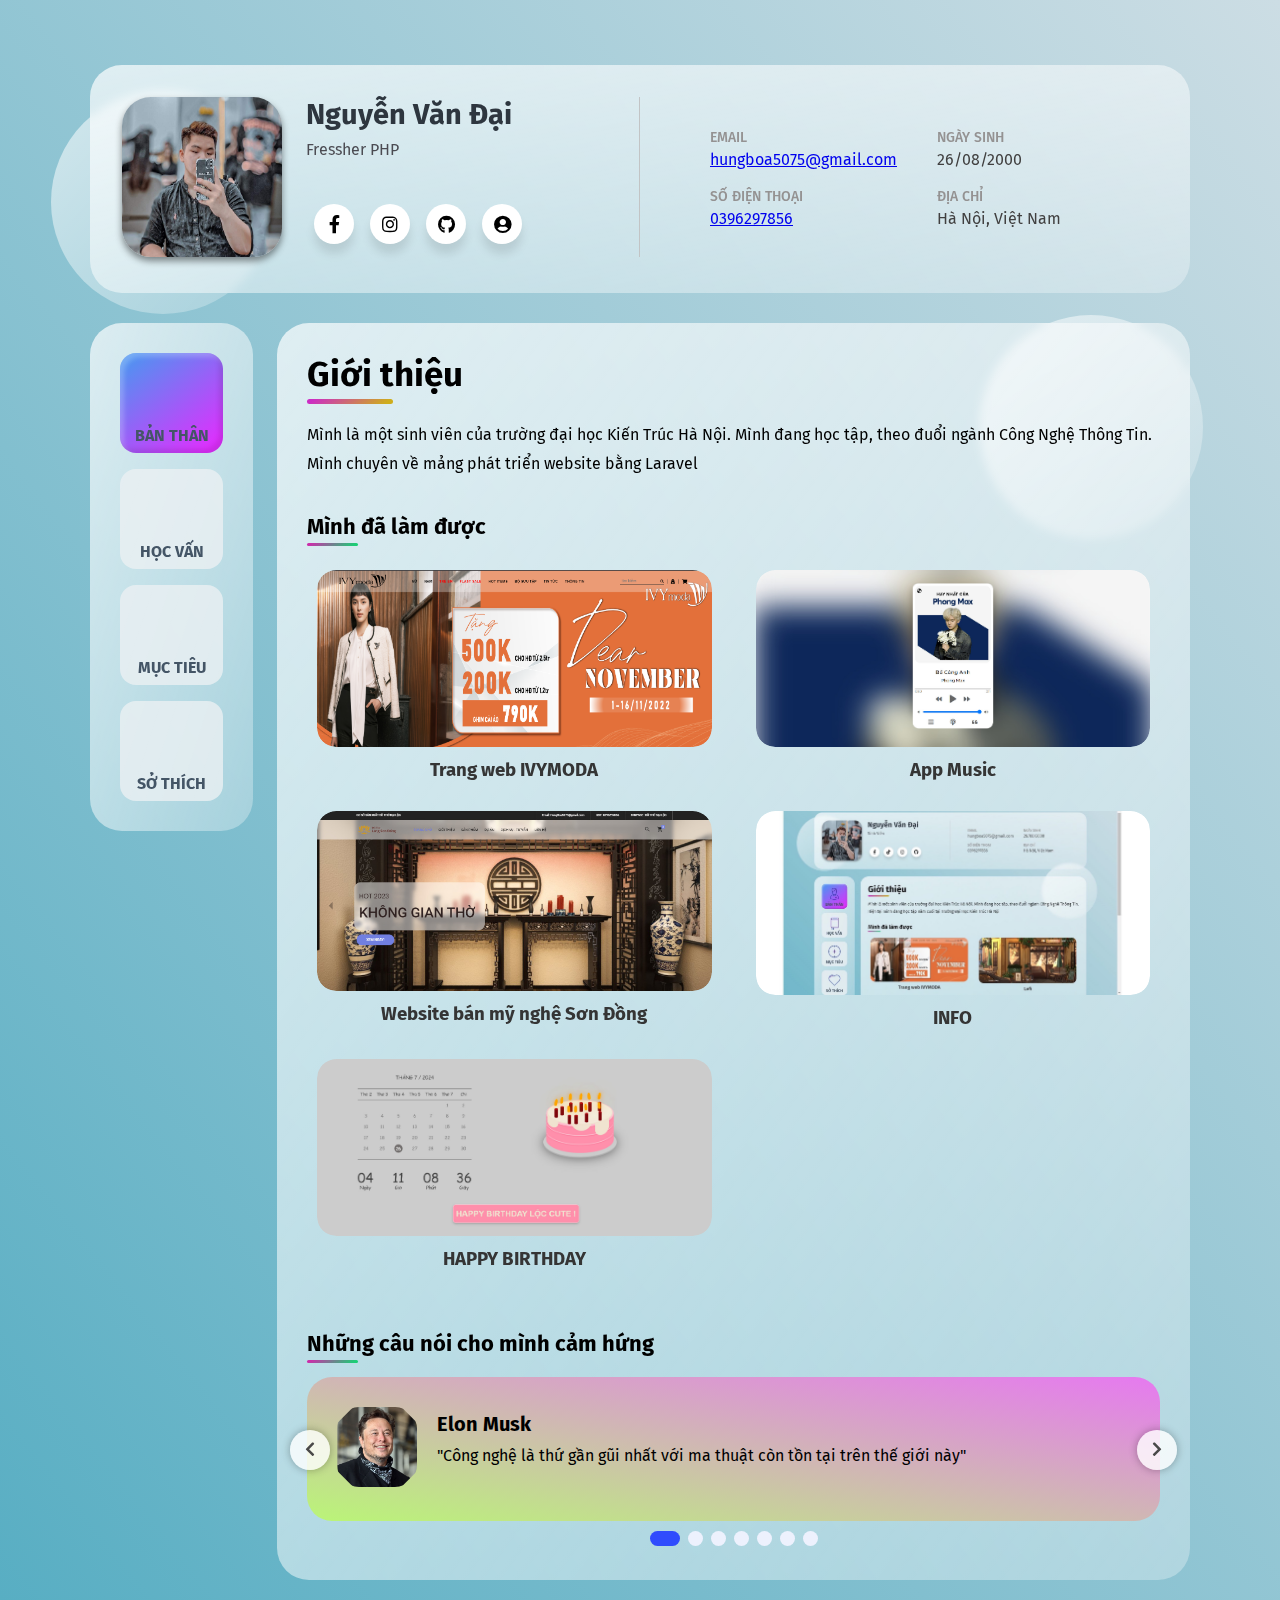
==== commit 34b909ea: "Update index.html" ====
--- a/index.html
+++ b/index.html
@@ -236,7 +236,7 @@
                                         Nguyễn Văn Đại
                                     </h1>
                                     <div class="intro-user-right__job">
-                                        Sinh Viên
+                                        Fressher PHP
                                     </div>
                                     <ul class="intro-user-right__social">
                                         <li
@@ -512,7 +512,7 @@
                                         </div>
                                         <div class="col l-6 m-6">
                                             <a
-                                                href=""
+                                                href="https://tonynguyenit2k.github.io/HPBD/"
                                                 class="case"
                                             >
                                                 <div id="zoom">
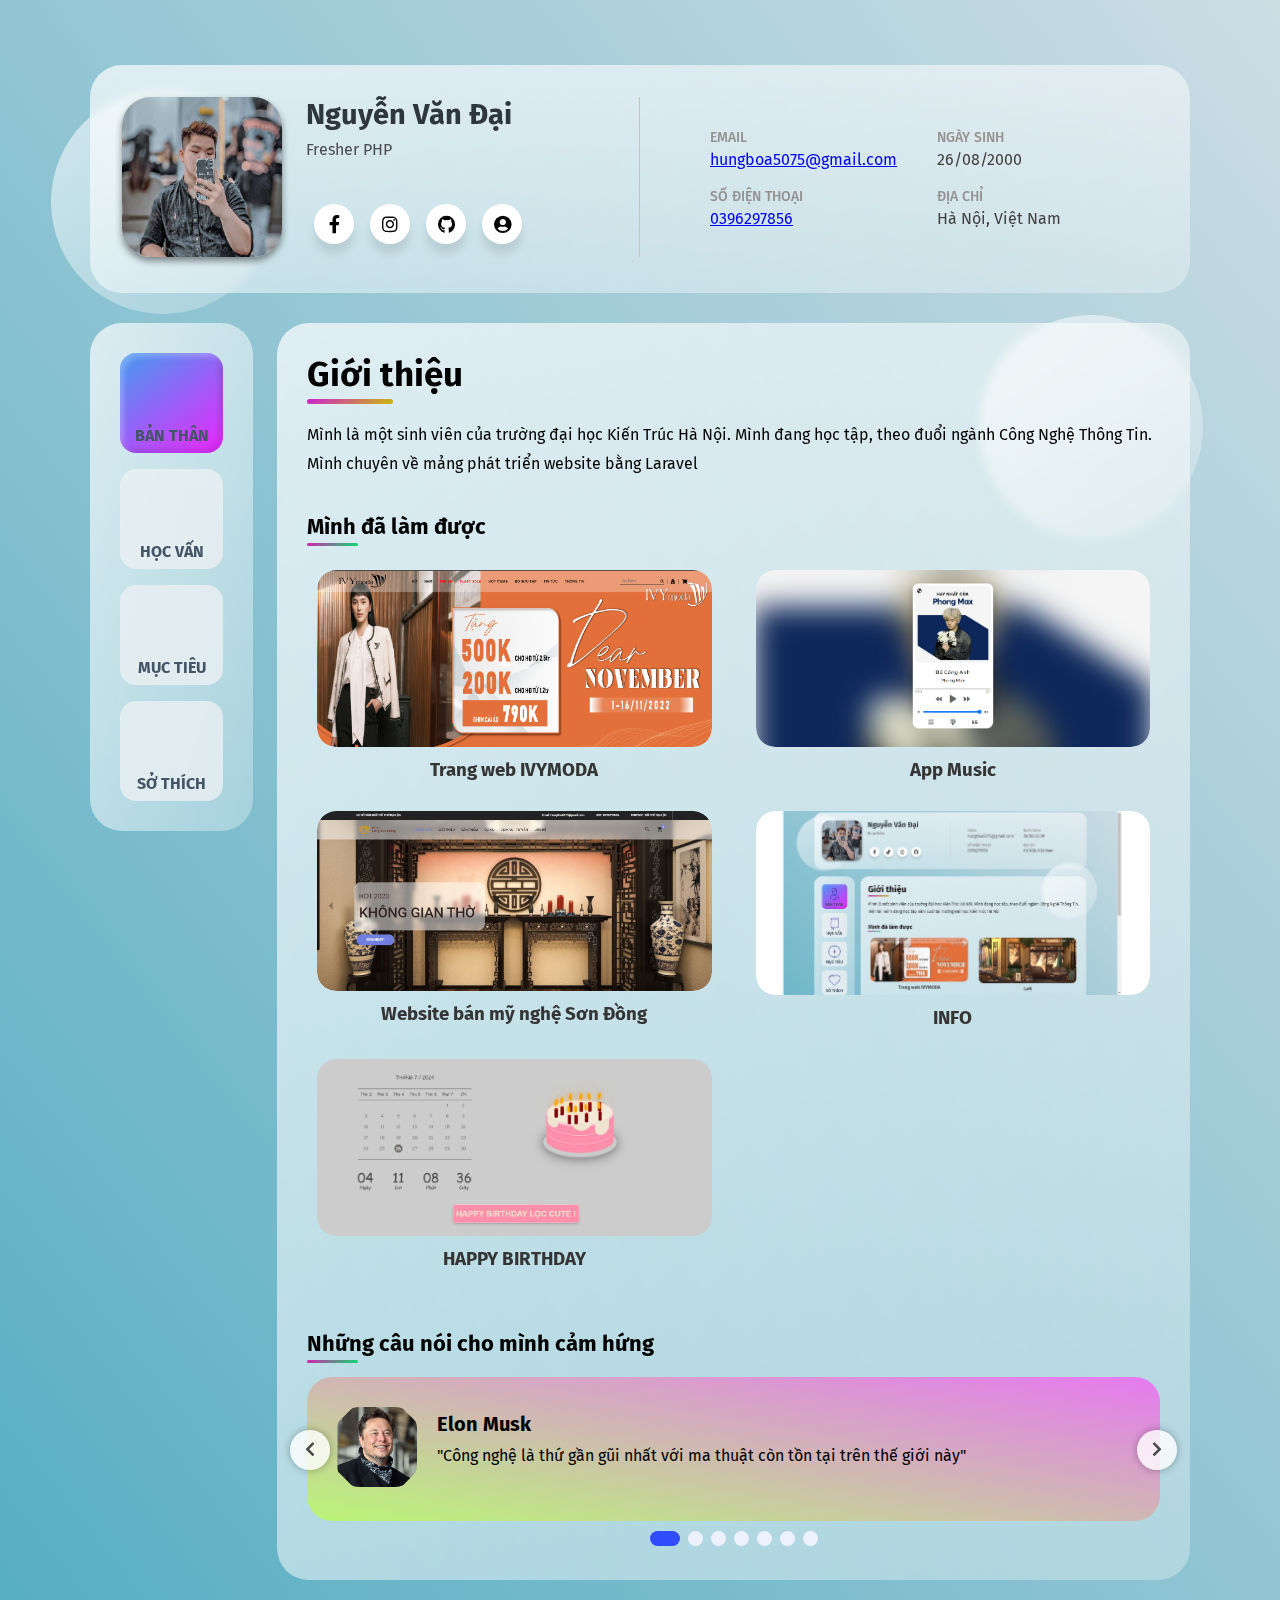
==== commit 88b2f30d: "Update index.html" ====
--- a/index.html
+++ b/index.html
@@ -236,7 +236,7 @@
                                         Nguyễn Văn Đại
                                     </h1>
                                     <div class="intro-user-right__job">
-                                        Fressher PHP
+                                        Fresher PHP
                                     </div>
                                     <ul class="intro-user-right__social">
                                         <li
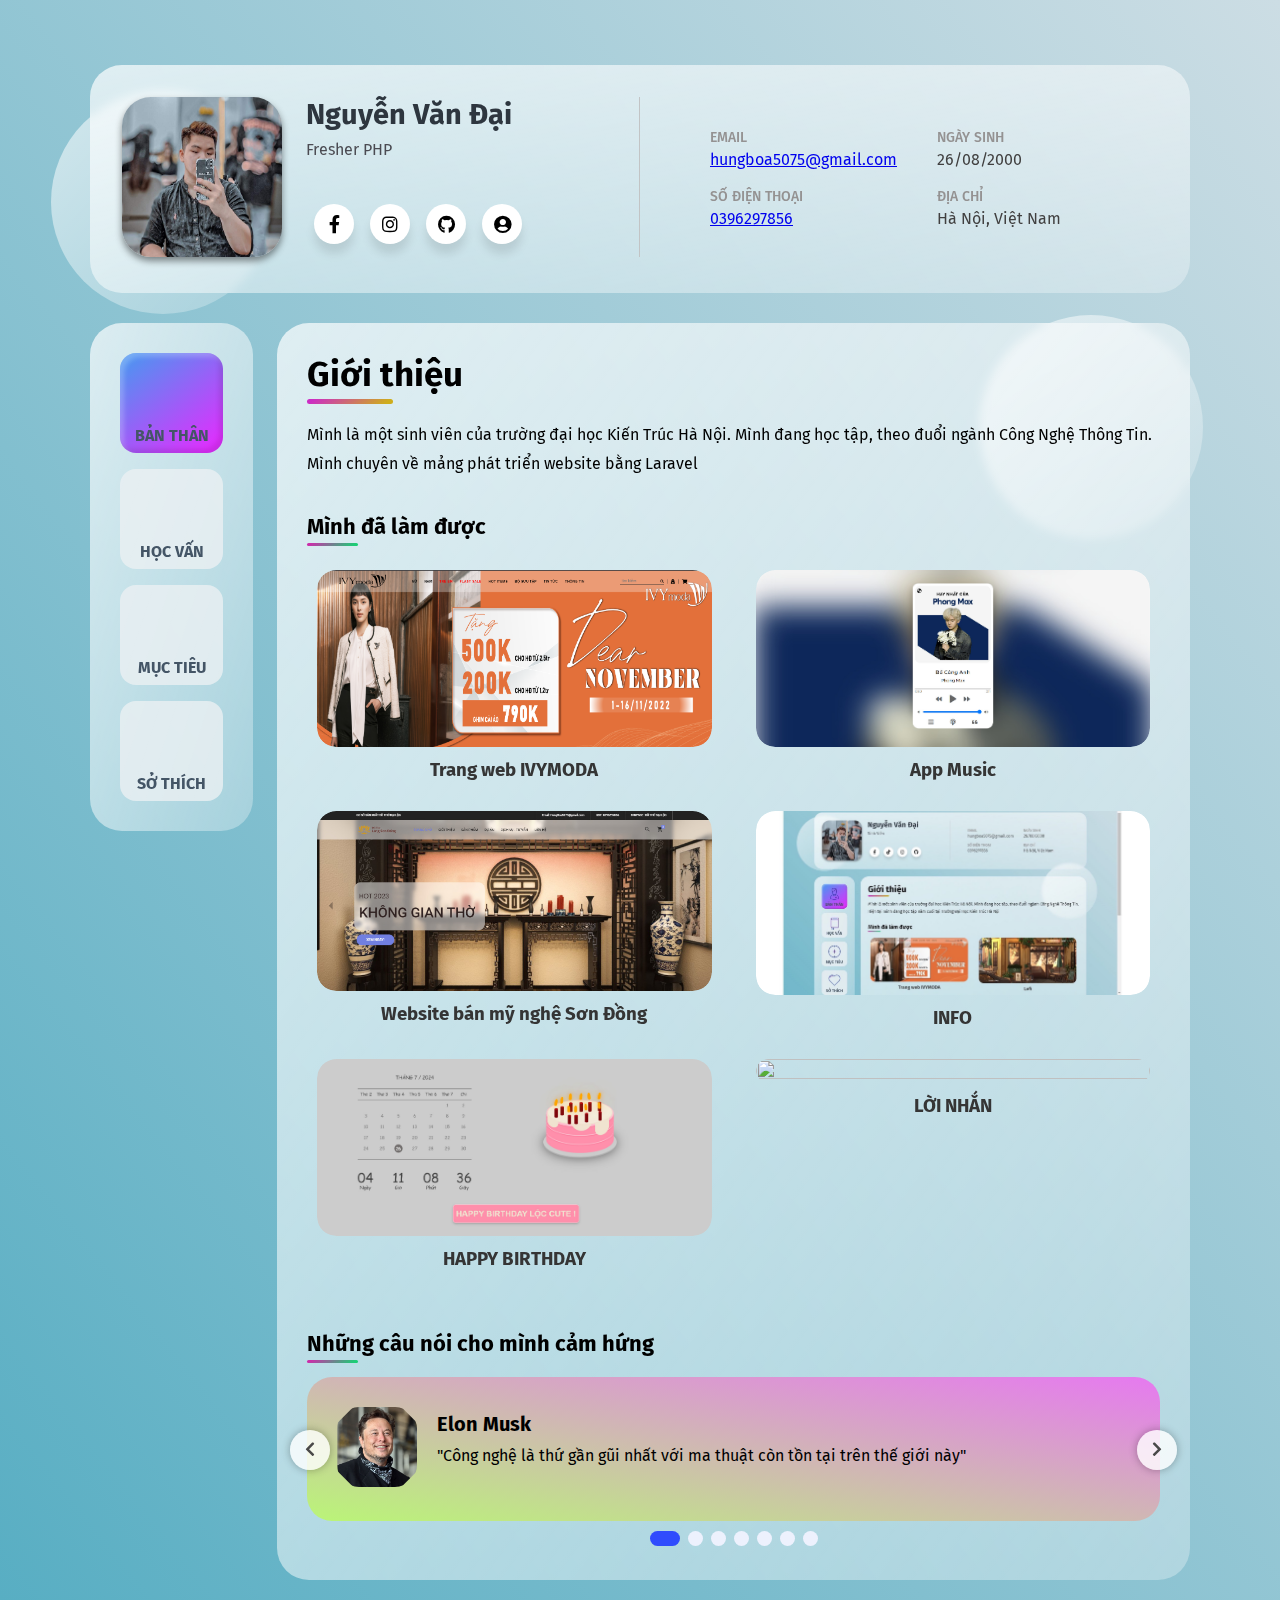
==== commit b8c9f6f8: "Update index.html" ====
--- a/index.html
+++ b/index.html
@@ -529,6 +529,25 @@
                                                 </div>
                                             </a>
                                         </div>
+                                        <div class="col l-6 m-6">
+                                            <a
+                                                href="https://tonynguyenit2k.github.io/phaohoa/"
+                                                class="case"
+                                            >
+                                                <div id="zoom">
+                                                    <div class="case-item">
+                                                        <img
+                                                            src="./assets/img/Viecdalam/Phaohoa.jpg"
+                                                            alt=""
+                                                            class="case-item--img"
+                                                        />
+                                                    </div>
+                                                    <h3 class="case-item--h3">
+                                                        LỜI NHẮN
+                                                    </h3>
+                                                </div>
+                                            </a>
+                                        </div>
                                     </div>
                                 </li>
                                 <li class="extend-item">
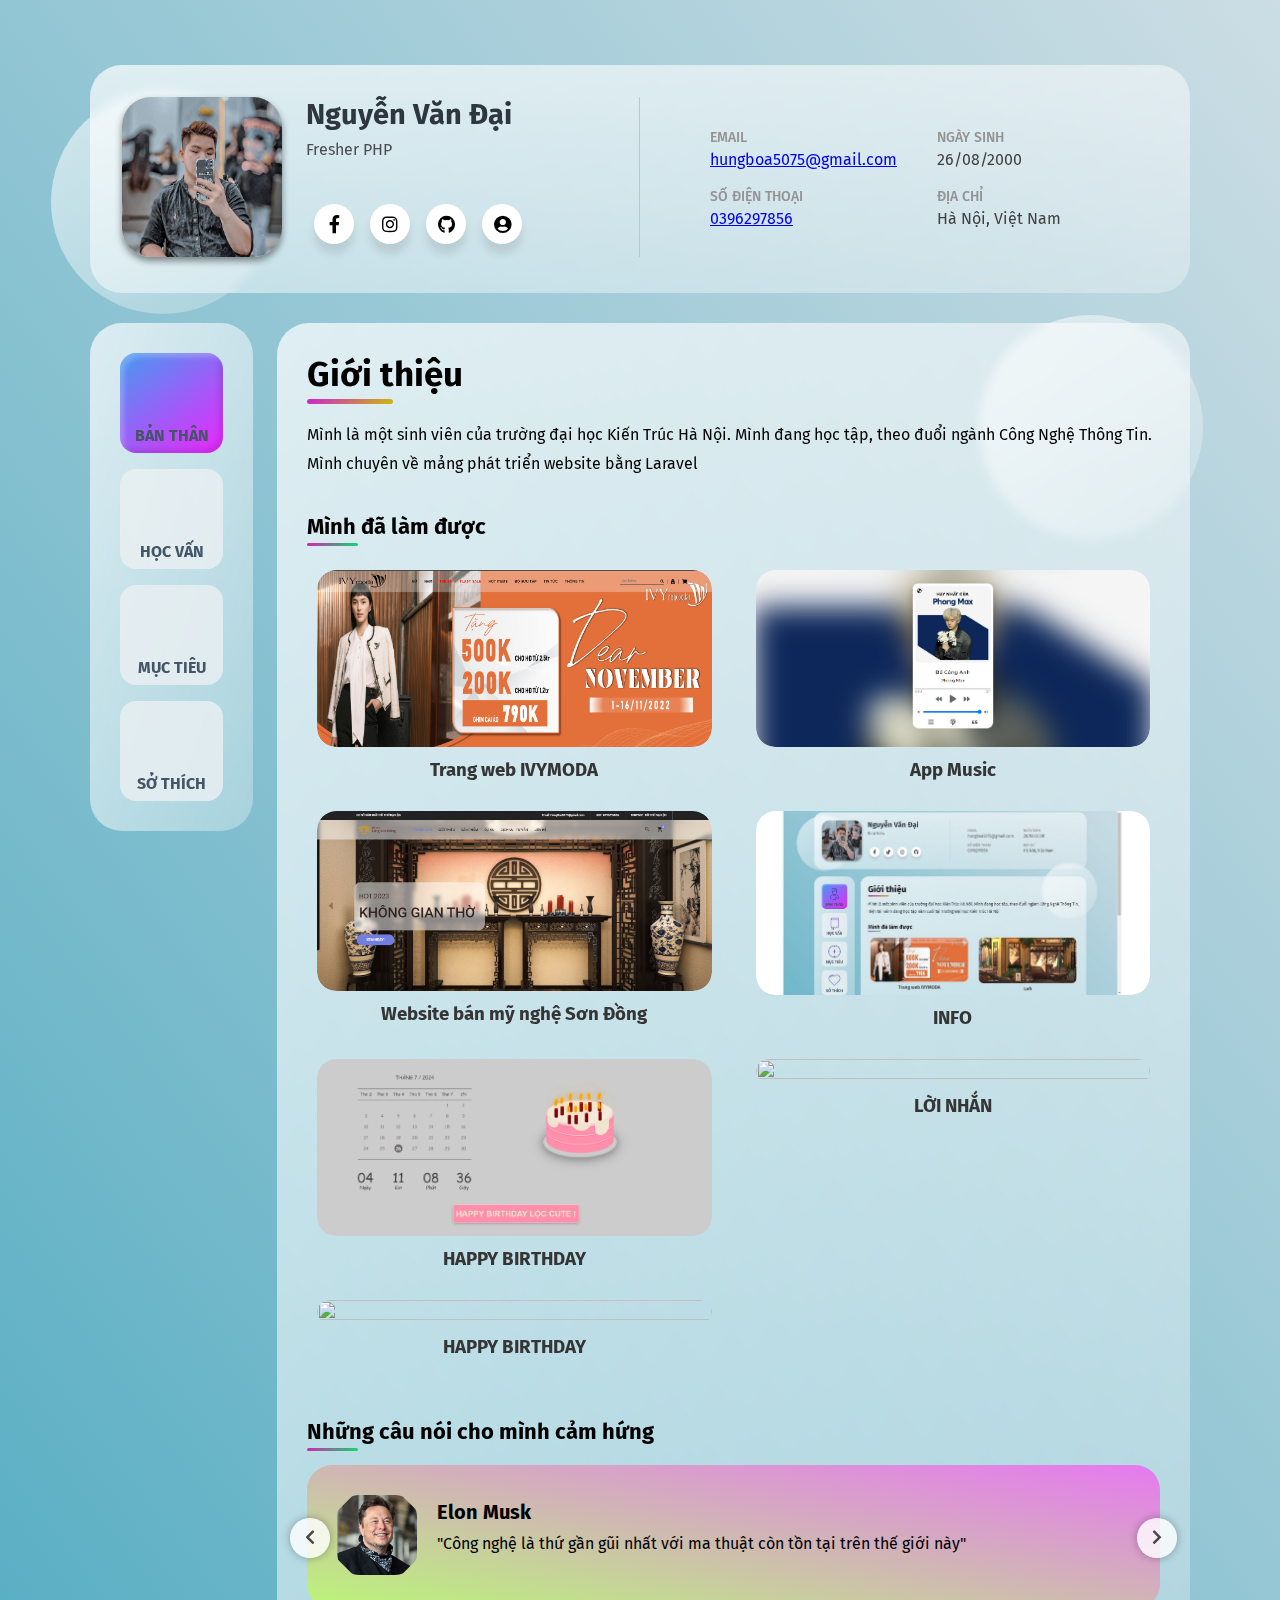
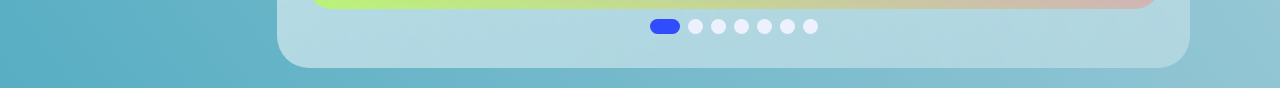
==== commit 4044df94: "Update index.html" ====
--- a/index.html
+++ b/index.html
@@ -548,6 +548,25 @@
                                                 </div>
                                             </a>
                                         </div>
+                                        <div class="col l-6 m-6">
+                                            <a
+                                                href="https://tonynguyenit2k.github.io/forlove/"
+                                                class="case"
+                                            >
+                                                <div id="zoom">
+                                                    <div class="case-item">
+                                                        <img
+                                                            src="./assets/img/Viecdalam/Forlove.jpg"
+                                                            alt=""
+                                                            class="case-item--img"
+                                                        />
+                                                    </div>
+                                                    <h3 class="case-item--h3">
+                                                        HAPPY BIRTHDAY
+                                                    </h3>
+                                                </div>
+                                            </a>
+                                        </div>
                                     </div>
                                 </li>
                                 <li class="extend-item">
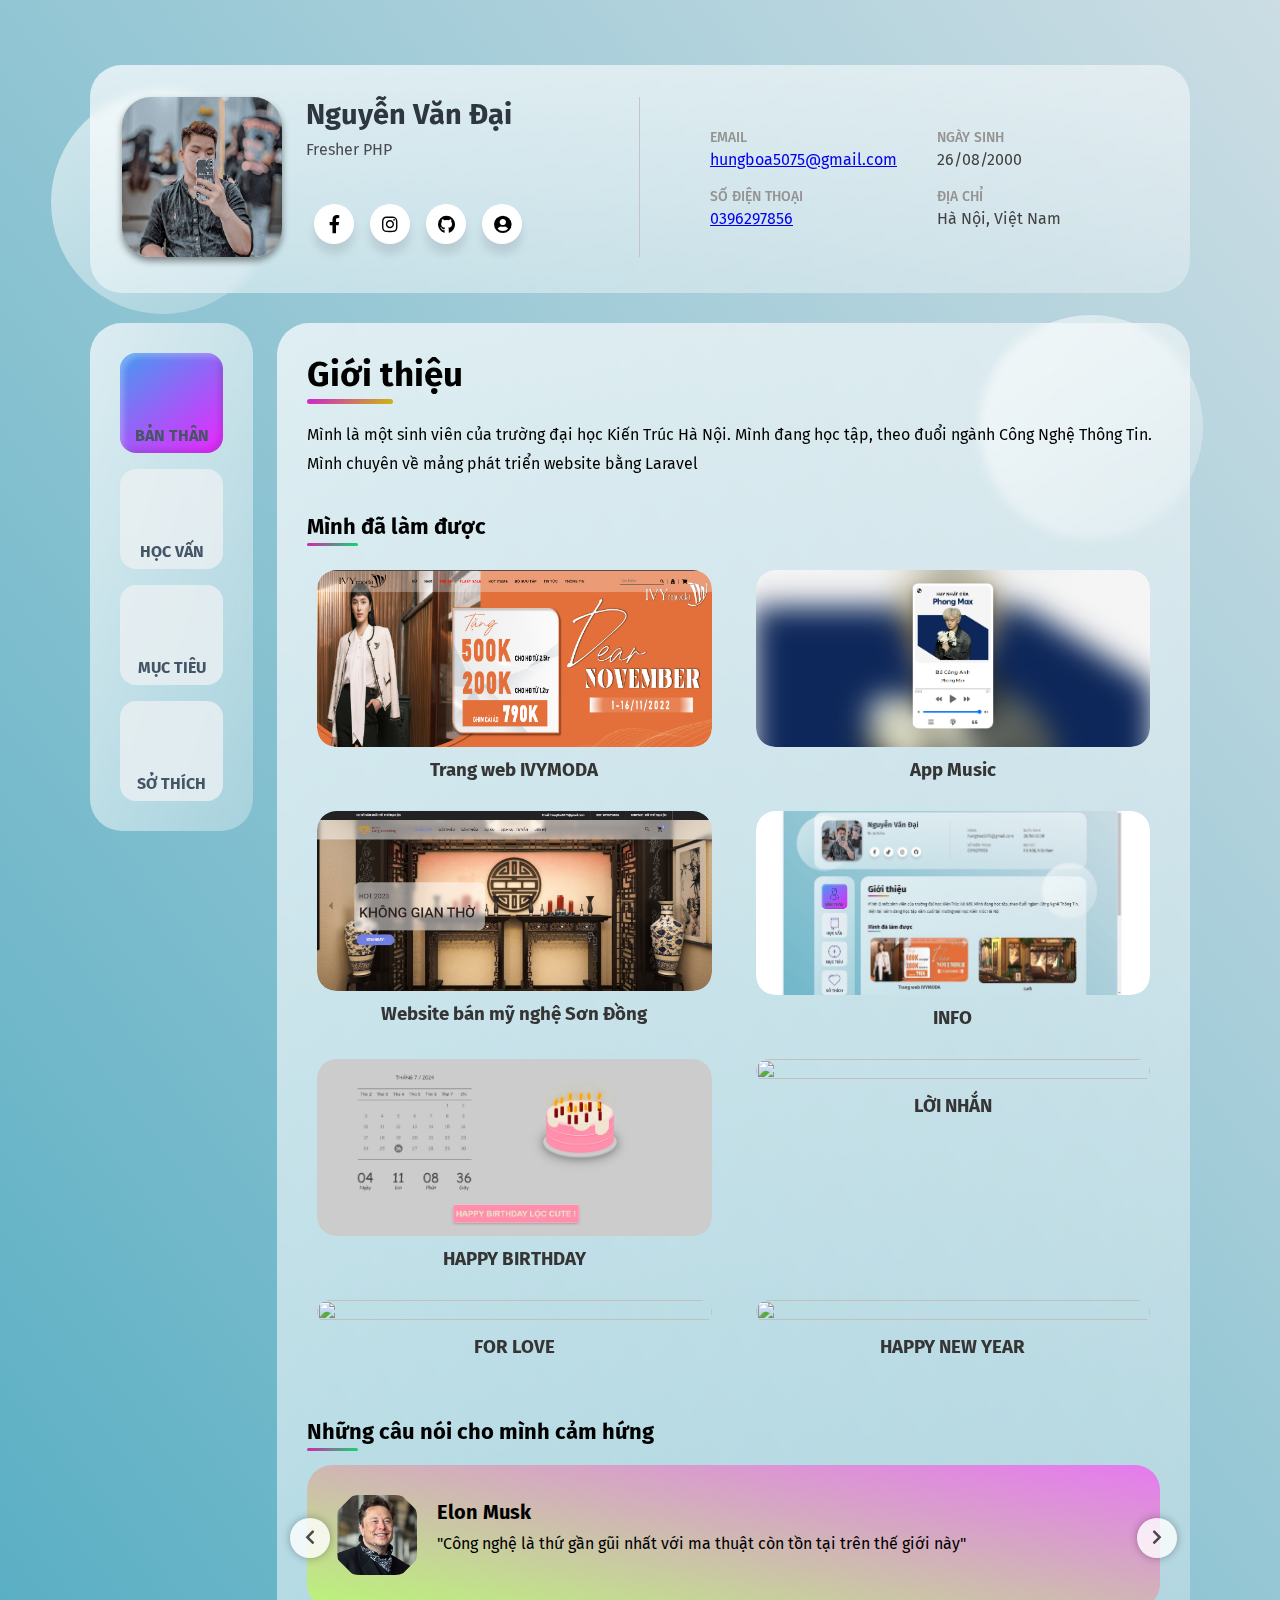
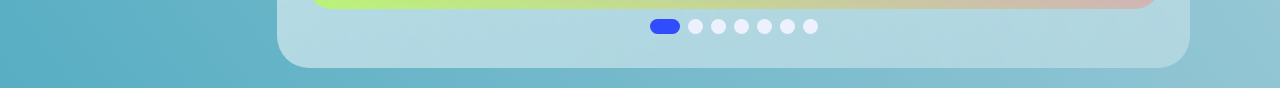
==== commit ce0869a4: "Update index.html" ====
--- a/index.html
+++ b/index.html
@@ -562,7 +562,26 @@
                                                         />
                                                     </div>
                                                     <h3 class="case-item--h3">
-                                                        HAPPY BIRTHDAY
+                                                        FOR LOVE
+                                                    </h3>
+                                                </div>
+                                            </a>
+                                        </div>
+                                            <div class="col l-6 m-6">
+                                            <a
+                                                href="https://tonynguyenit2k.github.io/nammoi/"
+                                                class="case"
+                                            >
+                                                <div id="zoom">
+                                                    <div class="case-item">
+                                                        <img
+                                                            src="./assets/img/Viecdalam/NewYear.jpg"
+                                                            alt=""
+                                                            class="case-item--img"
+                                                        />
+                                                    </div>
+                                                    <h3 class="case-item--h3">
+                                                        HAPPY NEW YEAR
                                                     </h3>
                                                 </div>
                                             </a>
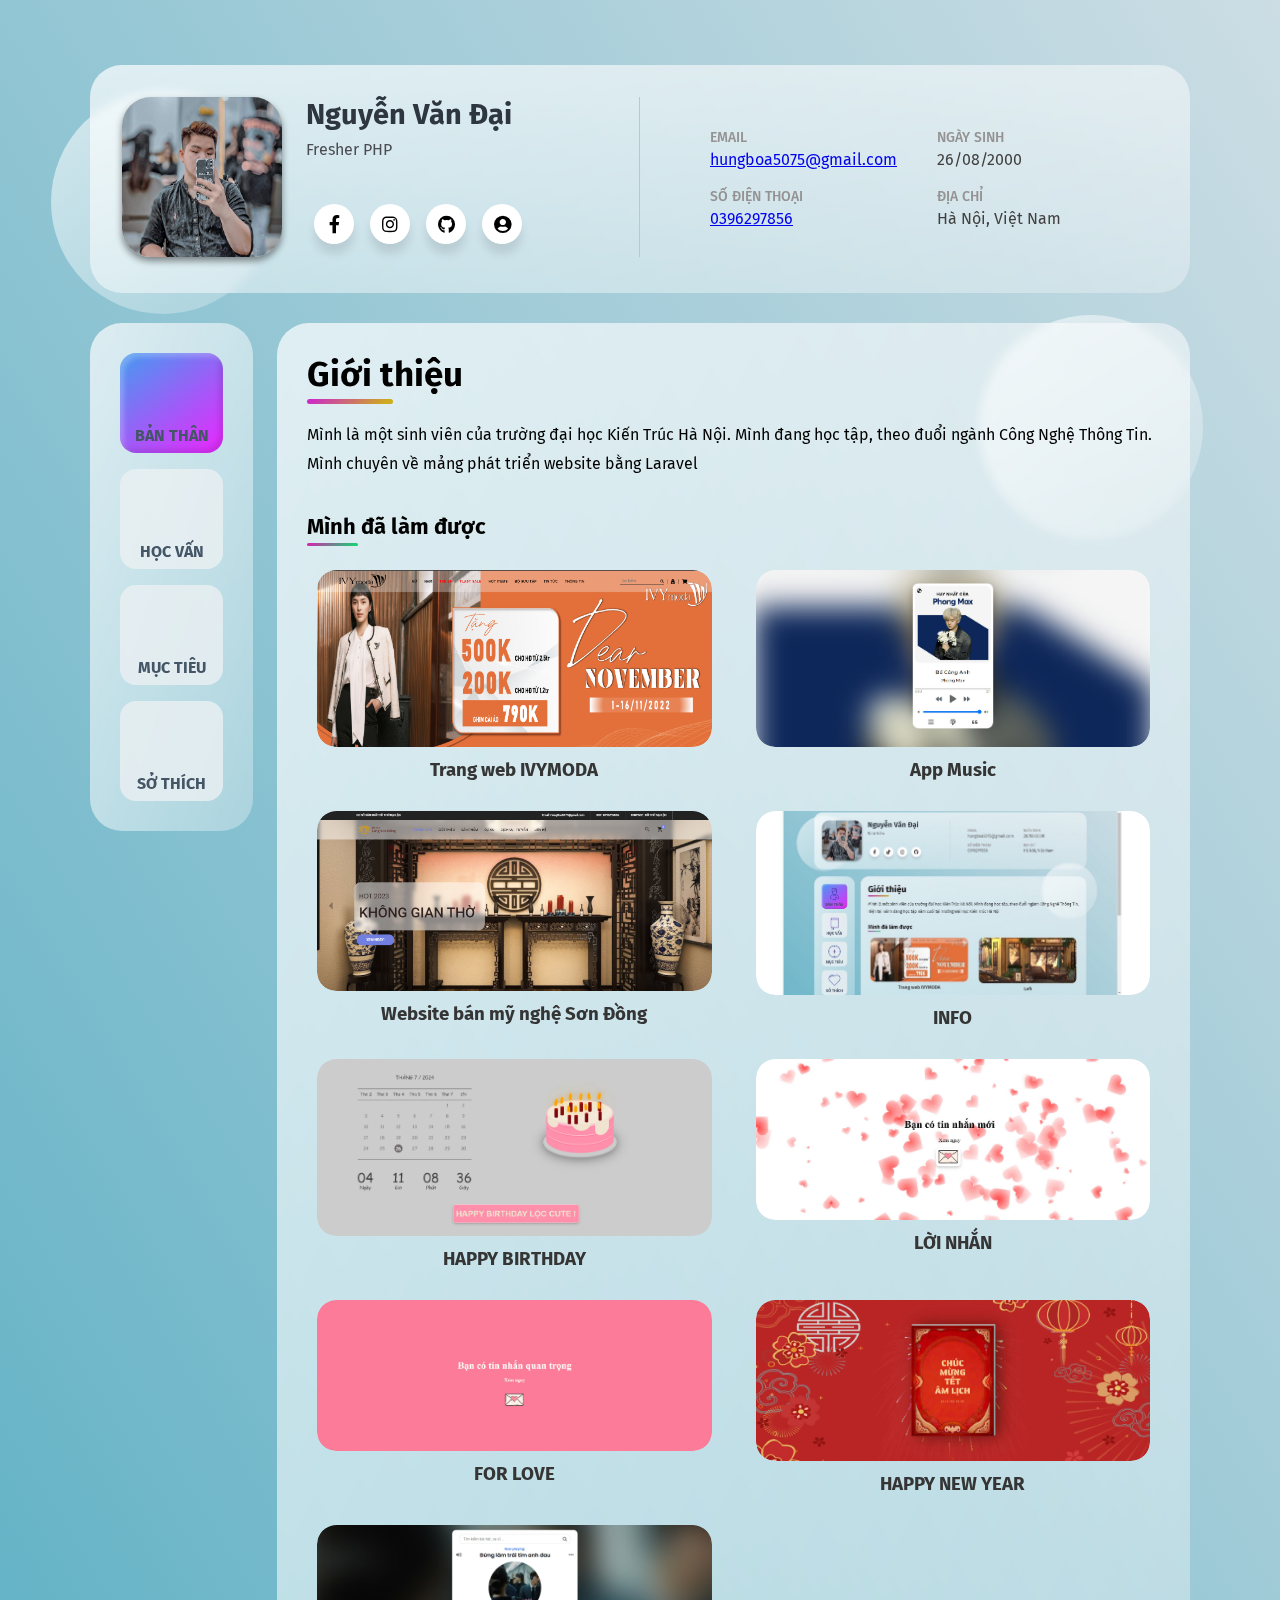
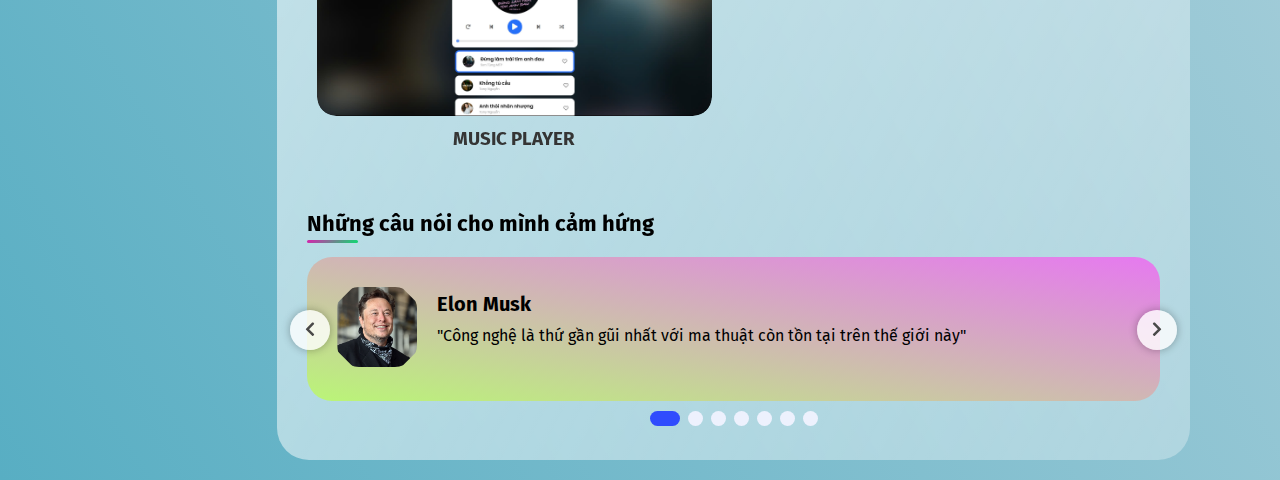
==== commit b0b718f4: "update viecdalam" ====
--- a/index.html
+++ b/index.html
@@ -586,6 +586,25 @@
                                                 </div>
                                             </a>
                                         </div>
+                                        <div class="col l-6 m-6">
+                                            <a
+                                                href="https://tonynguyenit2k.github.io/Music-player/"
+                                                class="case"
+                                            >
+                                                <div id="zoom">
+                                                    <div class="case-item">
+                                                        <img
+                                                            src="./assets/img/Viecdalam/musicplayer.jpg"
+                                                            alt=""
+                                                            class="case-item--img"
+                                                        />
+                                                    </div>
+                                                    <h3 class="case-item--h3">
+                                                        MUSIC PLAYER
+                                                    </h3>
+                                                </div>
+                                            </a>
+                                        </div>
                                     </div>
                                 </li>
                                 <li class="extend-item">
